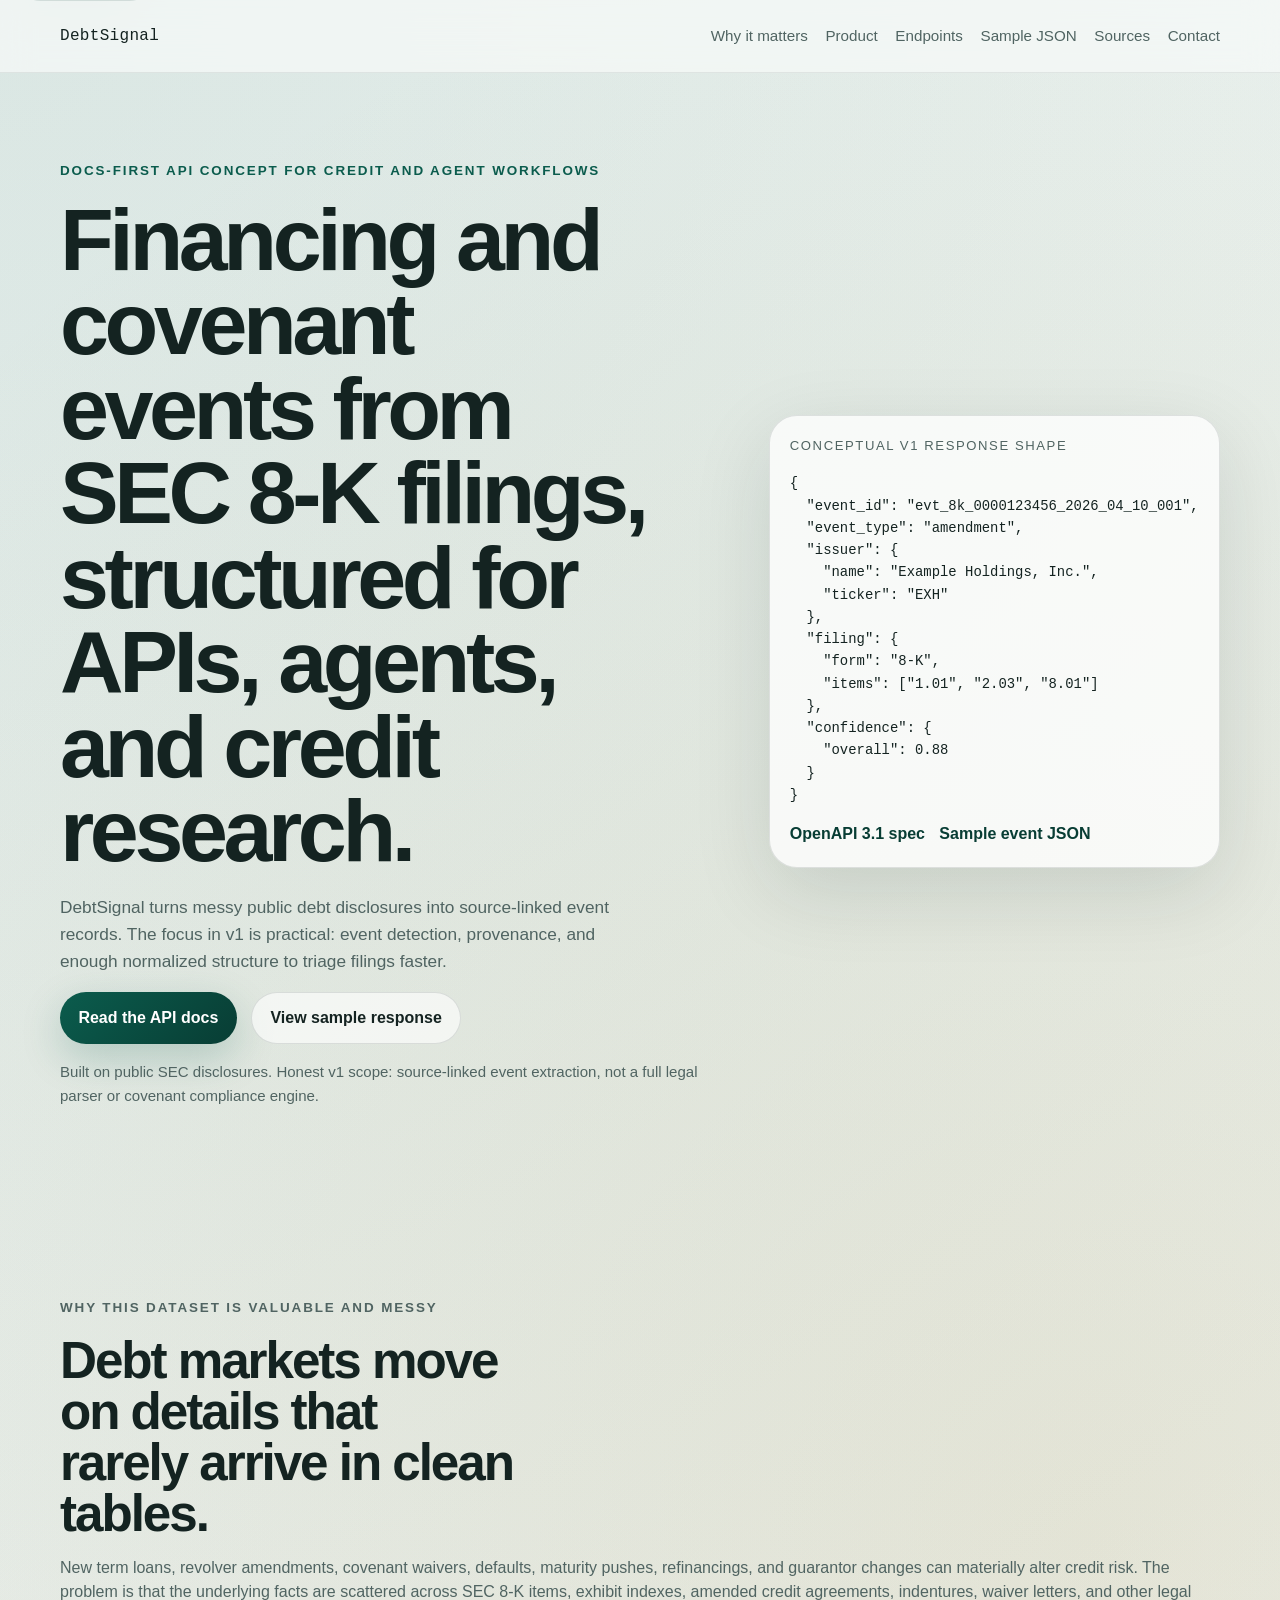
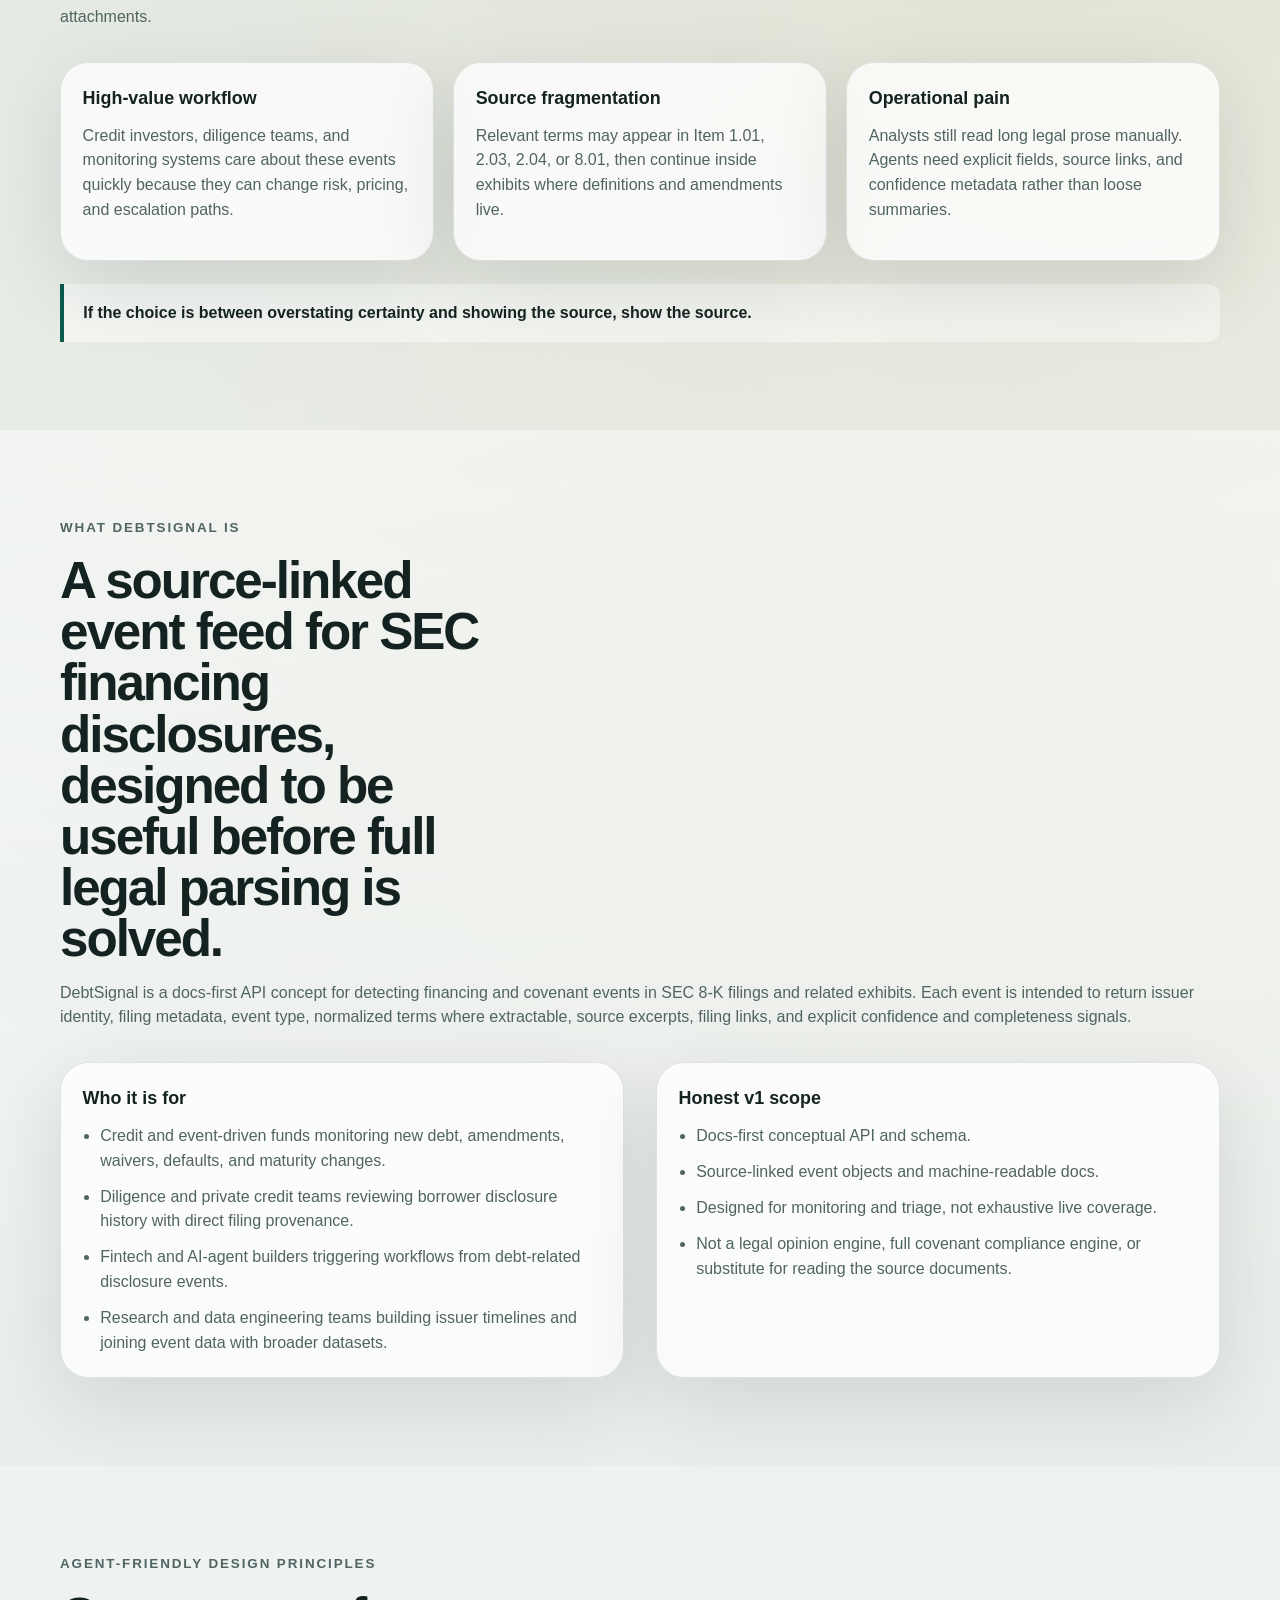
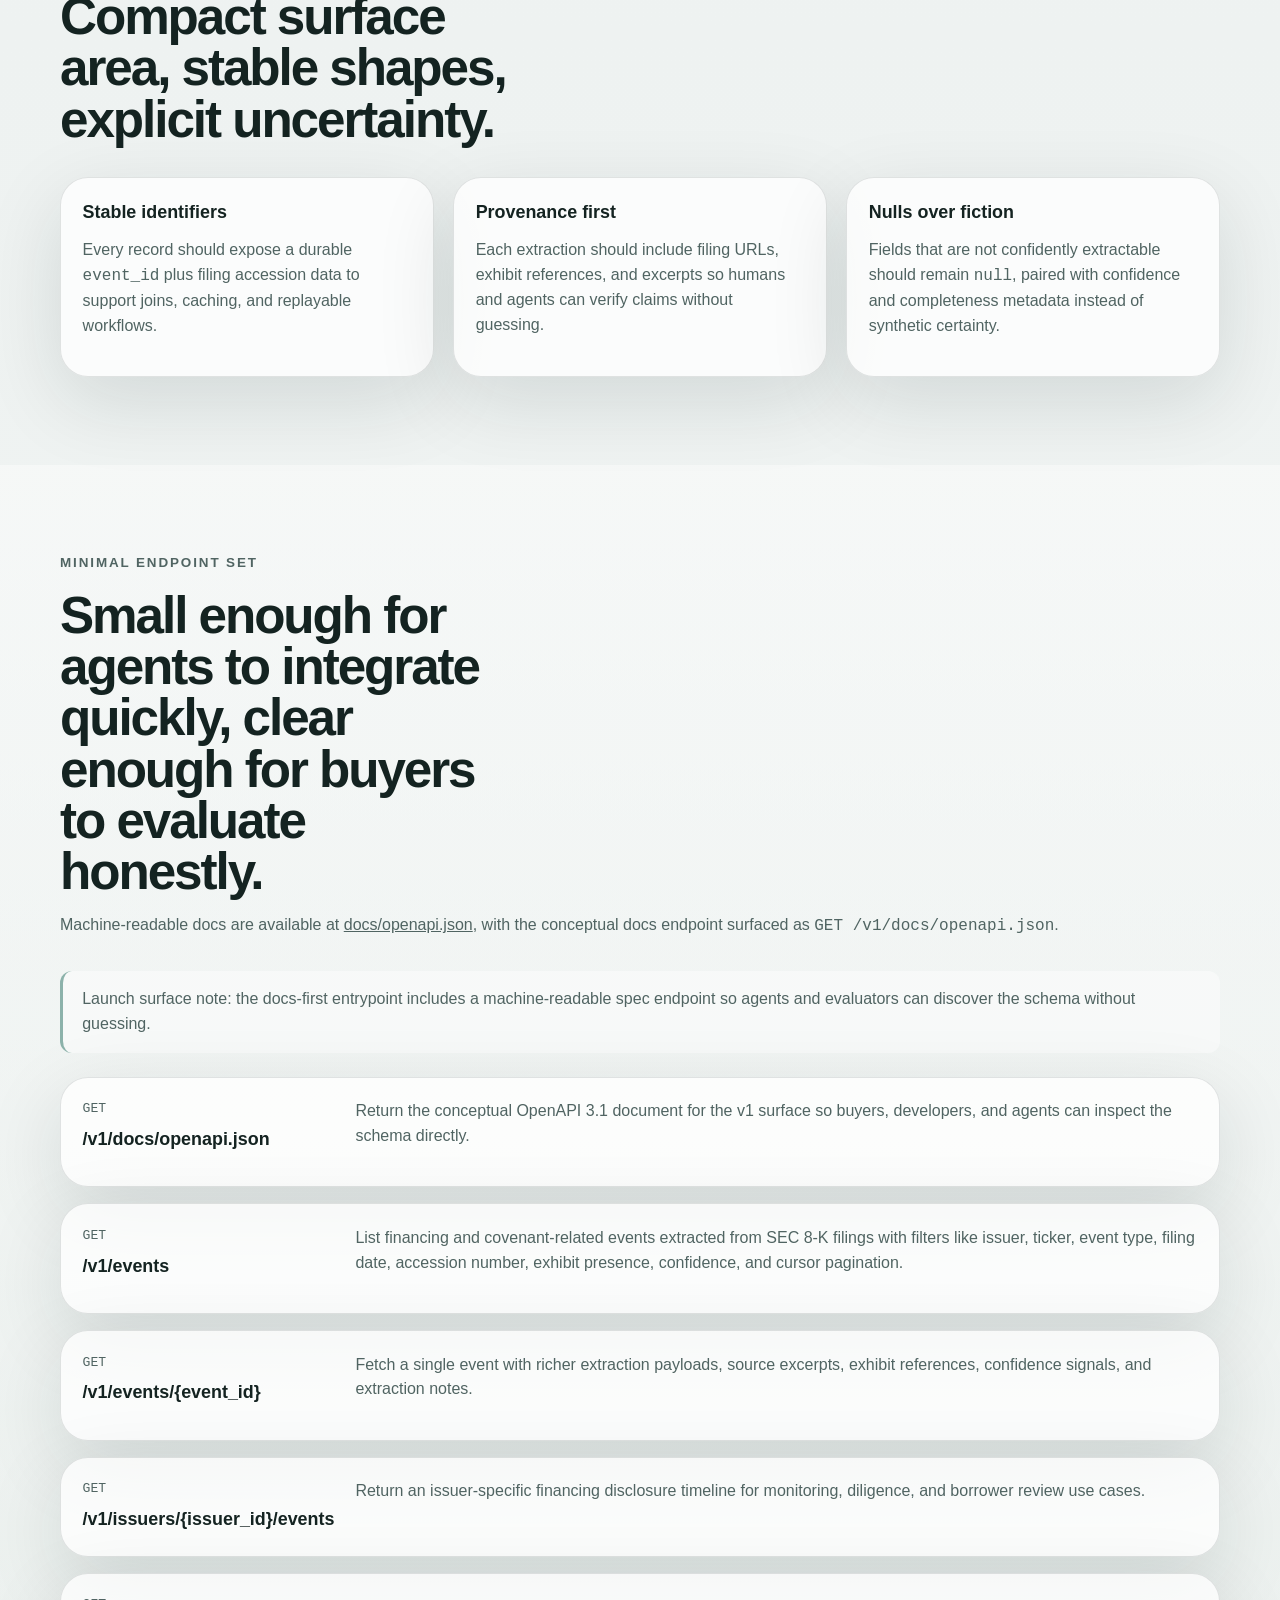
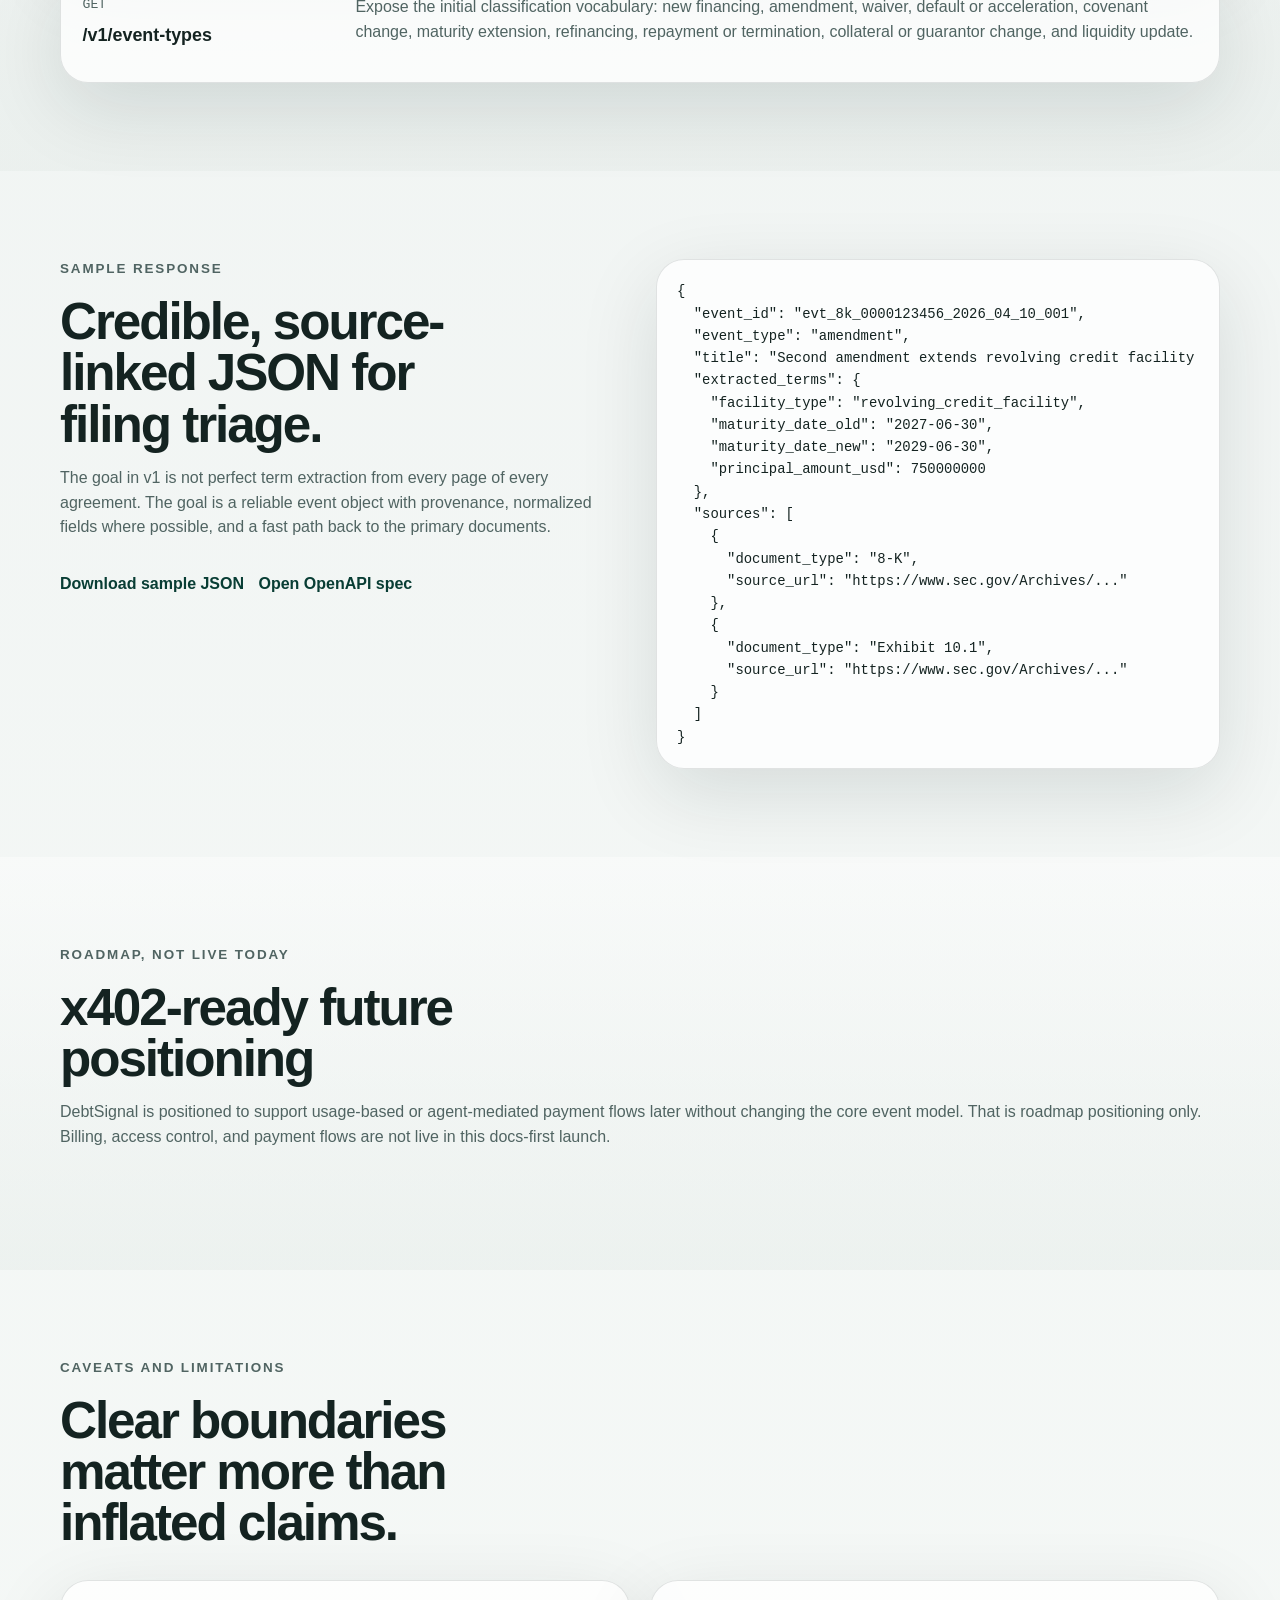
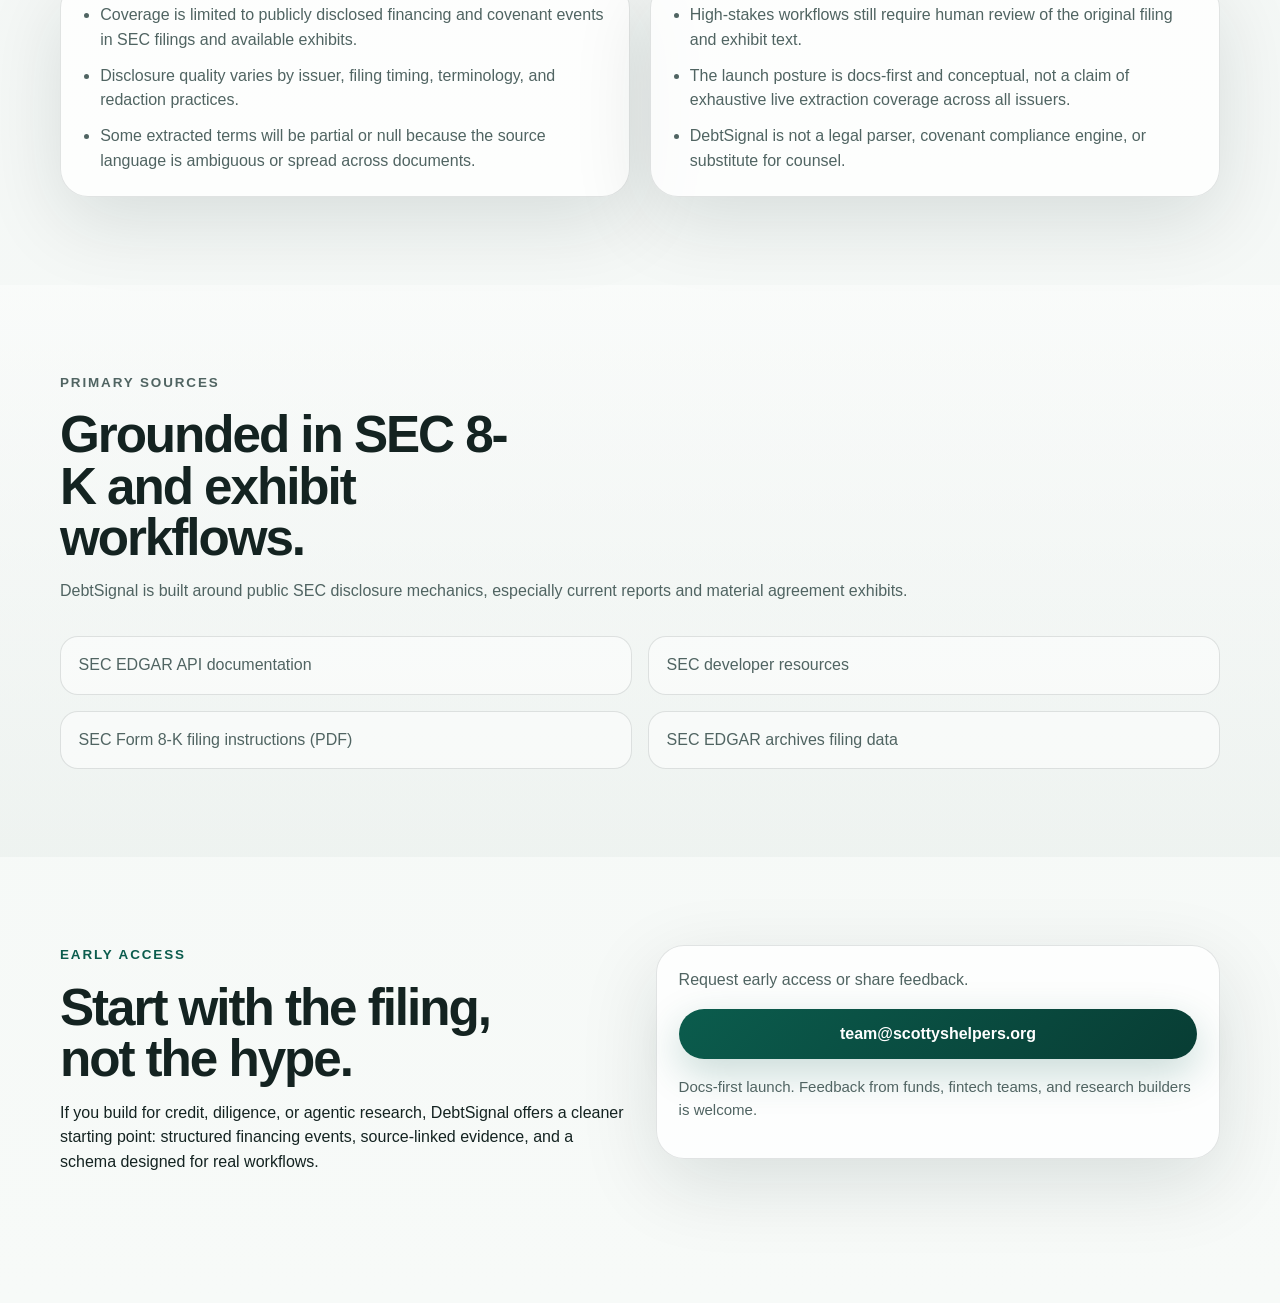
==== index.html @ 243a620f "feat: add DebtSignal launch site and API docs" ====
<!DOCTYPE html>
<html lang="en">
<head>
  <meta charset="UTF-8">
  <meta name="viewport" content="width=device-width, initial-scale=1.0">
  <title>DebtSignal | Financing and Covenant Events from SEC 8-K Filings</title>
  <meta name="description" content="DebtSignal is a docs-first API concept for source-linked financing and covenant events extracted from SEC 8-K filings and exhibits.">
  <link rel="stylesheet" href="styles.css">
</head>
<body>
  <a class="skip-link" href="#main">Skip to content</a>
  <header class="site-header">
    <div class="container nav-shell">
      <a class="brand" href="#top">DebtSignal</a>
      <nav class="site-nav" aria-label="Primary">
        <a href="#problem">Why it matters</a>
        <a href="#product">Product</a>
        <a href="#endpoints">Endpoints</a>
        <a href="#sample">Sample JSON</a>
        <a href="#sources">Sources</a>
        <a href="#contact">Contact</a>
      </nav>
    </div>
  </header>

  <main id="main">
    <section class="hero" id="top">
      <div class="container hero-grid">
        <div class="hero-copy">
          <p class="eyebrow">Docs-first API concept for credit and agent workflows</p>
          <h1>Financing and covenant events from SEC 8-K filings, structured for APIs, agents, and credit research.</h1>
          <p class="hero-text">
            DebtSignal turns messy public debt disclosures into source-linked event records. The focus in v1 is practical:
            event detection, provenance, and enough normalized structure to triage filings faster.
          </p>
          <div class="hero-actions">
            <a class="button button-primary" href="#endpoints">Read the API docs</a>
            <a class="button button-secondary" href="docs/sample-event.json">View sample response</a>
          </div>
          <p class="hero-note">
            Built on public SEC disclosures. Honest v1 scope: source-linked event extraction, not a full legal parser or covenant compliance engine.
          </p>
        </div>
        <aside class="hero-panel" aria-label="API snapshot">
          <div class="panel-topline">Conceptual v1 response shape</div>
          <pre><code>{
  "event_id": "evt_8k_0000123456_2026_04_10_001",
  "event_type": "amendment",
  "issuer": {
    "name": "Example Holdings, Inc.",
    "ticker": "EXH"
  },
  "filing": {
    "form": "8-K",
    "items": ["1.01", "2.03", "8.01"]
  },
  "confidence": {
    "overall": 0.88
  }
}</code></pre>
          <div class="panel-links">
            <a href="docs/openapi.json">OpenAPI 3.1 spec</a>
            <a href="docs/sample-event.json">Sample event JSON</a>
          </div>
        </aside>
      </div>
    </section>

    <section class="section" id="problem">
      <div class="container">
        <div class="section-heading">
          <p class="eyebrow">Why this dataset is valuable and messy</p>
          <h2>Debt markets move on details that rarely arrive in clean tables.</h2>
          <p>
            New term loans, revolver amendments, covenant waivers, defaults, maturity pushes, refinancings, and guarantor changes
            can materially alter credit risk. The problem is that the underlying facts are scattered across SEC 8-K items,
            exhibit indexes, amended credit agreements, indentures, waiver letters, and other legal attachments.
          </p>
        </div>
        <div class="card-grid three-up">
          <article class="card">
            <h3>High-value workflow</h3>
            <p>Credit investors, diligence teams, and monitoring systems care about these events quickly because they can change risk, pricing, and escalation paths.</p>
          </article>
          <article class="card">
            <h3>Source fragmentation</h3>
            <p>Relevant terms may appear in Item 1.01, 2.03, 2.04, or 8.01, then continue inside exhibits where definitions and amendments live.</p>
          </article>
          <article class="card">
            <h3>Operational pain</h3>
            <p>Analysts still read long legal prose manually. Agents need explicit fields, source links, and confidence metadata rather than loose summaries.</p>
          </article>
        </div>
        <div class="callout">
          <p>If the choice is between overstating certainty and showing the source, show the source.</p>
        </div>
      </div>
    </section>

    <section class="section section-alt" id="product">
      <div class="container">
        <div class="section-heading">
          <p class="eyebrow">What DebtSignal is</p>
          <h2>A source-linked event feed for SEC financing disclosures, designed to be useful before full legal parsing is solved.</h2>
          <p>
            DebtSignal is a docs-first API concept for detecting financing and covenant events in SEC 8-K filings and related exhibits.
            Each event is intended to return issuer identity, filing metadata, event type, normalized terms where extractable,
            source excerpts, filing links, and explicit confidence and completeness signals.
          </p>
        </div>
        <div class="split-grid">
          <div class="card">
            <h3>Who it is for</h3>
            <ul class="plain-list">
              <li>Credit and event-driven funds monitoring new debt, amendments, waivers, defaults, and maturity changes.</li>
              <li>Diligence and private credit teams reviewing borrower disclosure history with direct filing provenance.</li>
              <li>Fintech and AI-agent builders triggering workflows from debt-related disclosure events.</li>
              <li>Research and data engineering teams building issuer timelines and joining event data with broader datasets.</li>
            </ul>
          </div>
          <div class="card">
            <h3>Honest v1 scope</h3>
            <ul class="plain-list">
              <li>Docs-first conceptual API and schema.</li>
              <li>Source-linked event objects and machine-readable docs.</li>
              <li>Designed for monitoring and triage, not exhaustive live coverage.</li>
              <li>Not a legal opinion engine, full covenant compliance engine, or substitute for reading the source documents.</li>
            </ul>
          </div>
        </div>
      </div>
    </section>

    <section class="section" id="principles">
      <div class="container">
        <div class="section-heading">
          <p class="eyebrow">Agent-friendly design principles</p>
          <h2>Compact surface area, stable shapes, explicit uncertainty.</h2>
        </div>
        <div class="card-grid three-up">
          <article class="card">
            <h3>Stable identifiers</h3>
            <p>Every record should expose a durable <code>event_id</code> plus filing accession data to support joins, caching, and replayable workflows.</p>
          </article>
          <article class="card">
            <h3>Provenance first</h3>
            <p>Each extraction should include filing URLs, exhibit references, and excerpts so humans and agents can verify claims without guessing.</p>
          </article>
          <article class="card">
            <h3>Nulls over fiction</h3>
            <p>Fields that are not confidently extractable should remain <code>null</code>, paired with confidence and completeness metadata instead of synthetic certainty.</p>
          </article>
        </div>
      </div>
    </section>

    <section class="section section-alt" id="endpoints">
      <div class="container">
        <div class="section-heading">
          <p class="eyebrow">Minimal endpoint set</p>
          <h2>Small enough for agents to integrate quickly, clear enough for buyers to evaluate honestly.</h2>
          <p>Machine-readable docs are available at <a href="docs/openapi.json">docs/openapi.json</a>, with the conceptual docs endpoint surfaced as <code>GET /v1/docs/openapi.json</code>.</p>
        </div>
        <div class="endpoint-callout">
          <p>Launch surface note: the docs-first entrypoint includes a machine-readable spec endpoint so agents and evaluators can discover the schema without guessing.</p>
        </div>
        <div class="endpoint-list">
          <article class="endpoint">
            <div>
              <p class="endpoint-method">GET</p>
              <h3>/v1/docs/openapi.json</h3>
            </div>
            <p>Return the conceptual OpenAPI 3.1 document for the v1 surface so buyers, developers, and agents can inspect the schema directly.</p>
          </article>
          <article class="endpoint">
            <div>
              <p class="endpoint-method">GET</p>
              <h3>/v1/events</h3>
            </div>
            <p>List financing and covenant-related events extracted from SEC 8-K filings with filters like issuer, ticker, event type, filing date, accession number, exhibit presence, confidence, and cursor pagination.</p>
          </article>
          <article class="endpoint">
            <div>
              <p class="endpoint-method">GET</p>
              <h3>/v1/events/{event_id}</h3>
            </div>
            <p>Fetch a single event with richer extraction payloads, source excerpts, exhibit references, confidence signals, and extraction notes.</p>
          </article>
          <article class="endpoint">
            <div>
              <p class="endpoint-method">GET</p>
              <h3>/v1/issuers/{issuer_id}/events</h3>
            </div>
            <p>Return an issuer-specific financing disclosure timeline for monitoring, diligence, and borrower review use cases.</p>
          </article>
          <article class="endpoint">
            <div>
              <p class="endpoint-method">GET</p>
              <h3>/v1/event-types</h3>
            </div>
            <p>Expose the initial classification vocabulary: new financing, amendment, waiver, default or acceleration, covenant change, maturity extension, refinancing, repayment or termination, collateral or guarantor change, and liquidity update.</p>
          </article>
        </div>
      </div>
    </section>

    <section class="section" id="sample">
      <div class="container sample-grid">
        <div>
          <div class="section-heading">
            <p class="eyebrow">Sample response</p>
            <h2>Credible, source-linked JSON for filing triage.</h2>
            <p>
              The goal in v1 is not perfect term extraction from every page of every agreement. The goal is a reliable event object with provenance,
              normalized fields where possible, and a fast path back to the primary documents.
            </p>
          </div>
          <p class="sample-links">
            <a href="docs/sample-event.json">Download sample JSON</a>
            <a href="docs/openapi.json">Open OpenAPI spec</a>
          </p>
        </div>
        <div class="code-card">
          <pre><code>{
  "event_id": "evt_8k_0000123456_2026_04_10_001",
  "event_type": "amendment",
  "title": "Second amendment extends revolving credit facility maturity",
  "extracted_terms": {
    "facility_type": "revolving_credit_facility",
    "maturity_date_old": "2027-06-30",
    "maturity_date_new": "2029-06-30",
    "principal_amount_usd": 750000000
  },
  "sources": [
    {
      "document_type": "8-K",
      "source_url": "https://www.sec.gov/Archives/..."
    },
    {
      "document_type": "Exhibit 10.1",
      "source_url": "https://www.sec.gov/Archives/..."
    }
  ]
}</code></pre>
        </div>
      </div>
    </section>

    <section class="section section-alt" id="roadmap">
      <div class="container">
        <div class="section-heading">
          <p class="eyebrow">Roadmap, not live today</p>
          <h2>x402-ready future positioning</h2>
          <p>
            DebtSignal is positioned to support usage-based or agent-mediated payment flows later without changing the core event model.
            That is roadmap positioning only. Billing, access control, and payment flows are not live in this docs-first launch.
          </p>
        </div>
      </div>
    </section>

    <section class="section" id="limits">
      <div class="container">
        <div class="section-heading">
          <p class="eyebrow">Caveats and limitations</p>
          <h2>Clear boundaries matter more than inflated claims.</h2>
        </div>
        <div class="card-grid two-up">
          <article class="card">
            <ul class="plain-list">
              <li>Coverage is limited to publicly disclosed financing and covenant events in SEC filings and available exhibits.</li>
              <li>Disclosure quality varies by issuer, filing timing, terminology, and redaction practices.</li>
              <li>Some extracted terms will be partial or null because the source language is ambiguous or spread across documents.</li>
            </ul>
          </article>
          <article class="card">
            <ul class="plain-list">
              <li>High-stakes workflows still require human review of the original filing and exhibit text.</li>
              <li>The launch posture is docs-first and conceptual, not a claim of exhaustive live extraction coverage across all issuers.</li>
              <li>DebtSignal is not a legal parser, covenant compliance engine, or substitute for counsel.</li>
            </ul>
          </article>
        </div>
      </div>
    </section>

    <section class="section section-alt" id="sources">
      <div class="container">
        <div class="section-heading">
          <p class="eyebrow">Primary sources</p>
          <h2>Grounded in SEC 8-K and exhibit workflows.</h2>
          <p>DebtSignal is built around public SEC disclosure mechanics, especially current reports and material agreement exhibits.</p>
        </div>
        <div class="sources-list">
          <a class="source-item" href="https://www.sec.gov/edgar/sec-api-documentation" target="_blank" rel="noreferrer">SEC EDGAR API documentation</a>
          <a class="source-item" href="https://www.sec.gov/developer" target="_blank" rel="noreferrer">SEC developer resources</a>
          <a class="source-item" href="https://www.sec.gov/files/form8-k.pdf" target="_blank" rel="noreferrer">SEC Form 8-K filing instructions (PDF)</a>
          <a class="source-item" href="https://www.sec.gov/Archives/edgar/data/" target="_blank" rel="noreferrer">SEC EDGAR archives filing data</a>
        </div>
      </div>
    </section>

    <section class="section contact-section" id="contact">
      <div class="container contact-shell">
        <div>
          <p class="eyebrow">Early access</p>
          <h2>Start with the filing, not the hype.</h2>
          <p>
            If you build for credit, diligence, or agentic research, DebtSignal offers a cleaner starting point:
            structured financing events, source-linked evidence, and a schema designed for real workflows.
          </p>
        </div>
        <div class="contact-card">
          <p>Request early access or share feedback.</p>
          <a class="button button-primary button-block" href="mailto:team@scottyshelpers.org?subject=DebtSignal%20early%20access">team@scottyshelpers.org</a>
          <p class="contact-note">Docs-first launch. Feedback from funds, fintech teams, and research builders is welcome.</p>
        </div>
      </div>
    </section>
  </main>
</body>
</html>
---- styles.css ----
:root {
  --bg: #eef2f1;
  --bg-alt: #dfe7e3;
  --surface: rgba(255, 255, 255, 0.76);
  --surface-strong: #f9fbfa;
  --text: #142321;
  --muted: #506462;
  --line: rgba(20, 35, 33, 0.12);
  --accent: #0b5c4d;
  --accent-strong: #083d34;
  --shadow: 0 24px 80px rgba(12, 33, 29, 0.12);
  --radius-lg: 28px;
  --radius-md: 18px;
  --radius-sm: 12px;
  --container: 1160px;
  --font-sans: "Aptos", "Segoe UI Variable", "Segoe UI", "SF Pro Display", "SF Pro Text", "Helvetica Neue", "Arial Nova", "Arial", sans-serif;
  --font-mono: "SFMono-Regular", "Cascadia Code", "IBM Plex Mono", "JetBrains Mono", "Consolas", "Liberation Mono", monospace;
}

*,
*::before,
*::after {
  box-sizing: border-box;
}

html {
  scroll-behavior: smooth;
}

body {
  margin: 0;
  font-family: var(--font-sans);
  color: var(--text);
  background:
    radial-gradient(circle at top left, rgba(11, 92, 77, 0.12), transparent 34%),
    radial-gradient(circle at 85% 20%, rgba(200, 170, 100, 0.18), transparent 26%),
    linear-gradient(180deg, #f7faf8 0%, var(--bg) 42%, #f7faf8 100%);
  line-height: 1.55;
}

a {
  color: inherit;
}

.skip-link {
  position: absolute;
  left: 1rem;
  top: -3rem;
  background: var(--accent-strong);
  color: #fff;
  padding: 0.75rem 1rem;
  border-radius: 999px;
}

.skip-link:focus {
  top: 1rem;
}

.container {
  width: min(calc(100% - 2rem), var(--container));
  margin: 0 auto;
}

.site-header {
  position: sticky;
  top: 0;
  z-index: 20;
  backdrop-filter: blur(16px);
  background: rgba(247, 250, 248, 0.72);
  border-bottom: 1px solid rgba(20, 35, 33, 0.08);
}

.nav-shell {
  display: flex;
  align-items: center;
  justify-content: space-between;
  gap: 1rem;
  min-height: 4.5rem;
}

.brand,
.endpoint-method,
code,
pre {
  font-family: var(--font-mono);
}

.brand {
  text-decoration: none;
  font-weight: 500;
  letter-spacing: 0.02em;
}

.site-nav {
  display: flex;
  flex-wrap: wrap;
  gap: 1.1rem;
}

.site-nav a {
  text-decoration: none;
  color: var(--muted);
  font-size: 0.95rem;
}

.hero,
.section {
  padding: 5.5rem 0;
}

.section-alt {
  background: linear-gradient(180deg, rgba(255, 255, 255, 0.42), rgba(223, 231, 227, 0.35));
}

.hero-grid,
.sample-grid,
.split-grid,
.contact-shell {
  display: grid;
  gap: 2rem;
}

.hero-grid {
  grid-template-columns: 1.2fr 0.8fr;
  align-items: center;
}

.eyebrow {
  margin: 0 0 1rem;
  color: var(--accent);
  font-size: 0.84rem;
  text-transform: uppercase;
  letter-spacing: 0.14em;
  font-weight: 800;
}

h1,
h2,
h3,
p {
  margin-top: 0;
}

h1 {
  font-size: clamp(2.8rem, 7vw, 5.5rem);
  line-height: 0.96;
  letter-spacing: -0.05em;
  max-width: 12ch;
  margin-bottom: 1.3rem;
}

h2 {
  font-size: clamp(2rem, 4vw, 3.25rem);
  line-height: 1;
  letter-spacing: -0.04em;
  margin-bottom: 1rem;
  max-width: 16ch;
}

h3 {
  font-size: 1.12rem;
  margin-bottom: 0.7rem;
}

.hero-text,
.section-heading p,
.card p,
.endpoint p,
.contact-card p,
.source-item,
.plain-list li {
  color: var(--muted);
}

.hero-text {
  max-width: 62ch;
  font-size: 1.08rem;
}

.hero-actions,
.panel-links,
.sample-links {
  display: flex;
  flex-wrap: wrap;
  gap: 0.9rem;
}

.button {
  display: inline-flex;
  align-items: center;
  justify-content: center;
  min-height: 3rem;
  padding: 0.8rem 1.15rem;
  border-radius: 999px;
  text-decoration: none;
  font-weight: 700;
}

.button-primary {
  background: linear-gradient(135deg, var(--accent) 0%, var(--accent-strong) 100%);
  color: #fff;
  box-shadow: 0 14px 40px rgba(11, 92, 77, 0.22);
}

.button-secondary {
  border: 1px solid var(--line);
  background: rgba(255, 255, 255, 0.62);
}

.button-block {
  width: 100%;
}

.hero-note,
.contact-note {
  margin-top: 1rem;
  font-size: 0.94rem;
  color: var(--muted);
}

.hero-panel,
.card,
.code-card,
.contact-card,
.endpoint {
  border: 1px solid var(--line);
  border-radius: var(--radius-lg);
  background: var(--surface);
  box-shadow: var(--shadow);
}

.endpoint-callout {
  margin-bottom: 1.5rem;
  padding: 1rem 1.2rem;
  border-left: 3px solid rgba(11, 92, 77, 0.45);
  background: rgba(255, 255, 255, 0.44);
  color: var(--muted);
  border-radius: var(--radius-sm);
}

.endpoint-callout p {
  margin: 0;
}

.hero-panel,
.code-card {
  padding: 1.25rem;
}

.panel-topline {
  font-size: 0.82rem;
  text-transform: uppercase;
  letter-spacing: 0.12em;
  color: var(--muted);
  margin-bottom: 1rem;
}

pre {
  margin: 0;
  overflow-x: auto;
  font-size: 0.87rem;
  line-height: 1.6;
}

.panel-links {
  margin-top: 1rem;
}

.panel-links a,
.sample-links a {
  text-decoration: none;
  font-weight: 700;
  color: var(--accent-strong);
}

.section-heading {
  margin-bottom: 2rem;
}

.card-grid {
  display: grid;
  gap: 1.2rem;
}

.three-up {
  grid-template-columns: repeat(3, minmax(0, 1fr));
}

.two-up,
.split-grid,
.sample-grid,
.contact-shell {
  grid-template-columns: repeat(2, minmax(0, 1fr));
}

.card,
.contact-card,
.endpoint {
  padding: 1.35rem;
}

.plain-list {
  margin: 0;
  padding-left: 1.1rem;
}

.plain-list li + li {
  margin-top: 0.7rem;
}

.callout {
  margin-top: 1.4rem;
  padding: 1.05rem 1.2rem;
  border-left: 4px solid var(--accent);
  background: rgba(255, 255, 255, 0.46);
  border-radius: 0 var(--radius-sm) var(--radius-sm) 0;
}

.callout p {
  margin-bottom: 0;
  font-weight: 700;
}

.endpoint-list,
.sources-list {
  display: grid;
  gap: 1rem;
}

.endpoint {
  display: grid;
  gap: 0.8rem;
  grid-template-columns: minmax(0, 260px) minmax(0, 1fr);
  align-items: start;
}

.endpoint h3 {
  margin-bottom: 0;
}

.endpoint-method {
  margin-bottom: 0.4rem;
  color: var(--accent);
  font-size: 0.82rem;
}

.sources-list {
  grid-template-columns: repeat(2, minmax(0, 1fr));
}

.source-item {
  display: block;
  text-decoration: none;
  padding: 1rem 1.1rem;
  border: 1px solid var(--line);
  border-radius: var(--radius-md);
  background: rgba(255, 255, 255, 0.52);
}

.contact-section {
  padding-bottom: 7rem;
}

.contact-card {
  align-self: start;
}

@media (max-width: 960px) {
  .hero-grid,
  .three-up,
  .two-up,
  .split-grid,
  .sample-grid,
  .contact-shell,
  .sources-list {
    grid-template-columns: 1fr;
  }

  .endpoint {
    grid-template-columns: 1fr;
  }

  .site-nav {
    display: none;
  }

  .hero,
  .section {
    padding: 4.5rem 0;
  }
}

@media (max-width: 640px) {
  .container {
    width: min(calc(100% - 1.25rem), var(--container));
  }

  .nav-shell {
    min-height: 4rem;
  }

  h1 {
    max-width: none;
  }

  .button,
  .hero-actions a {
    width: 100%;
  }
}
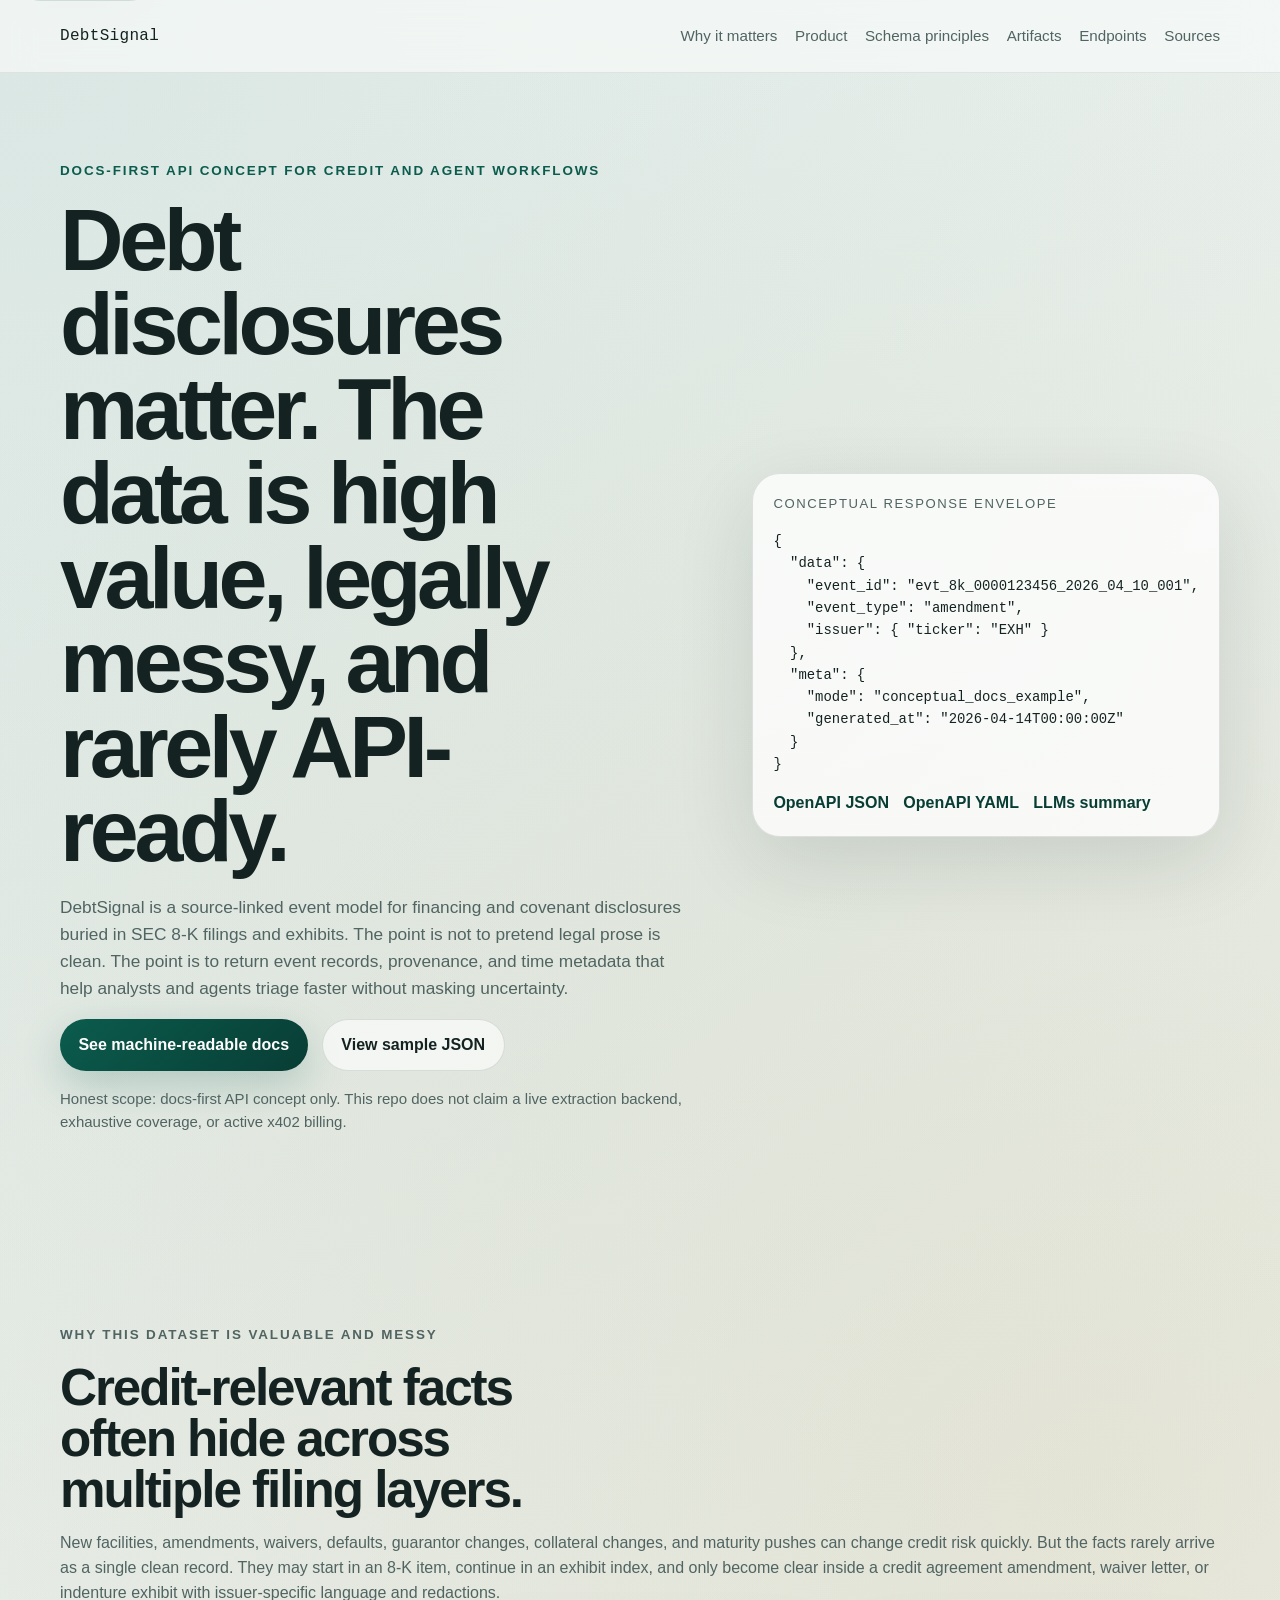
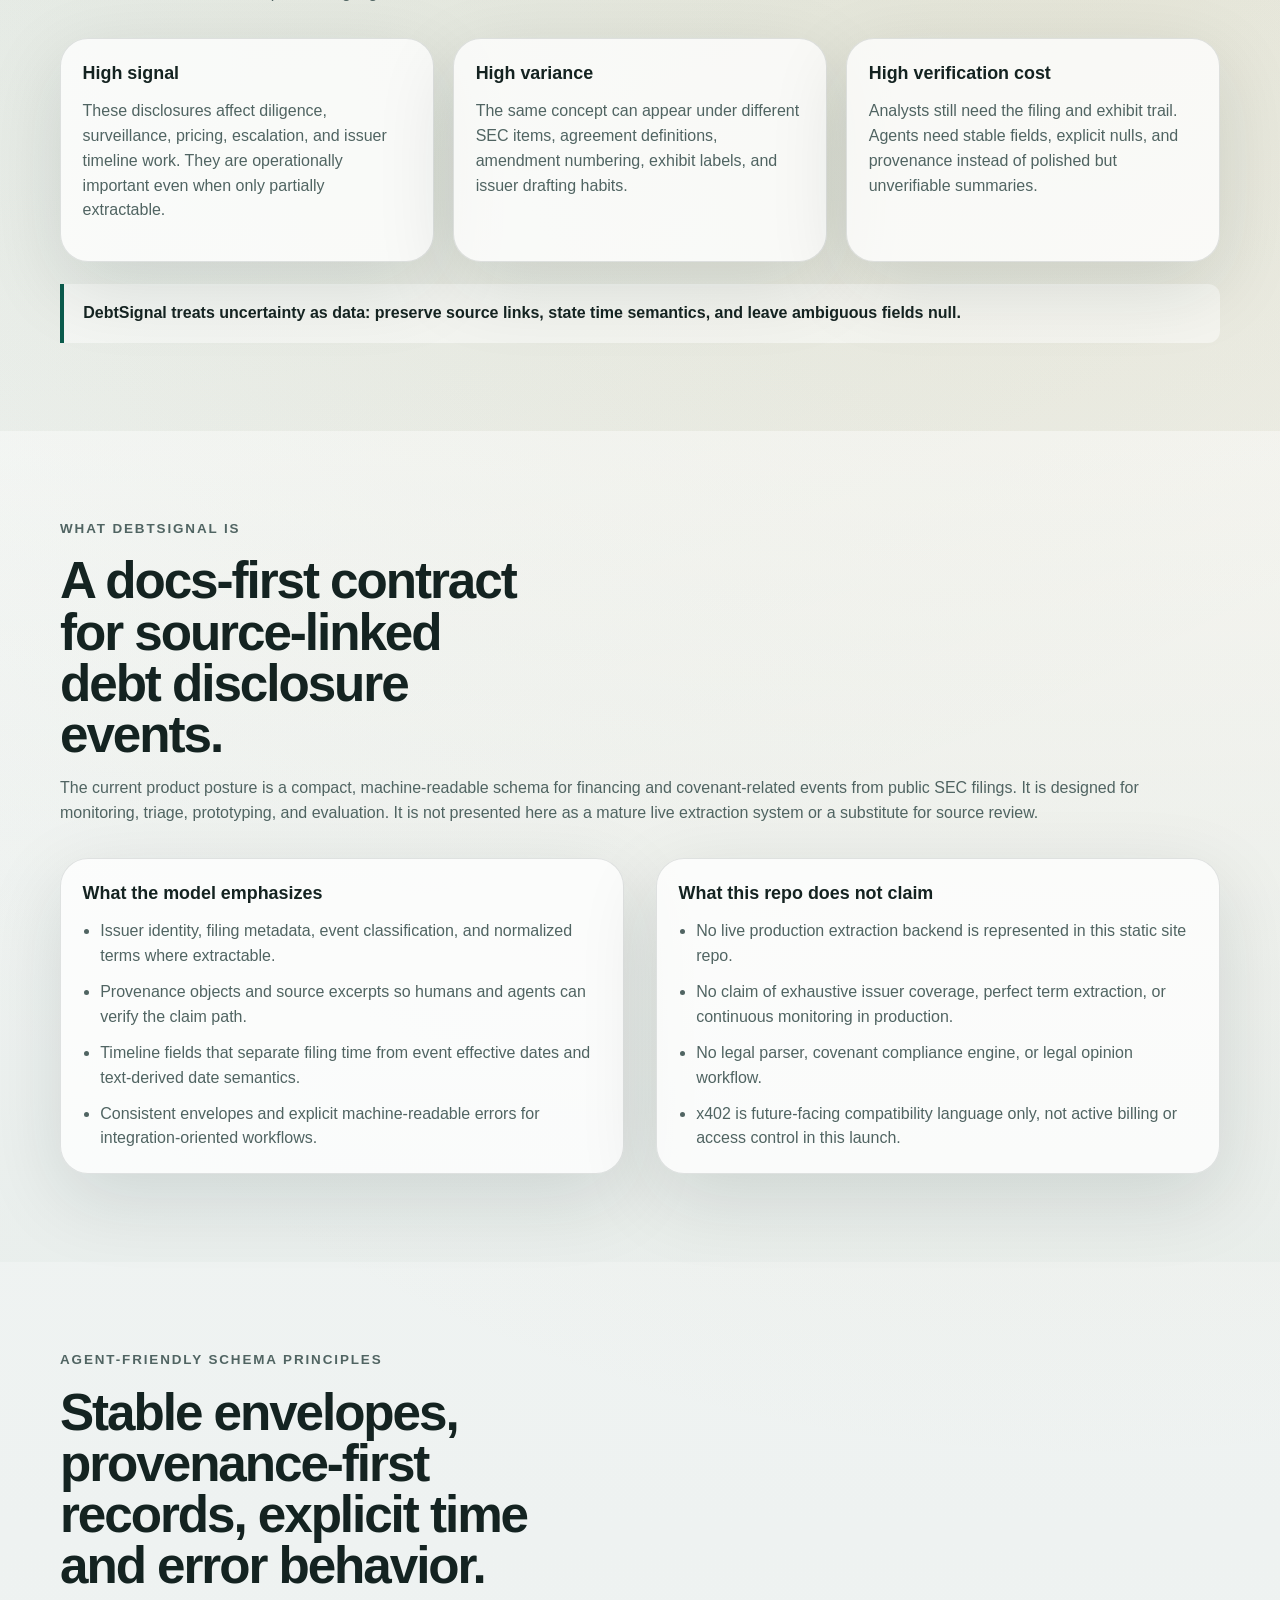
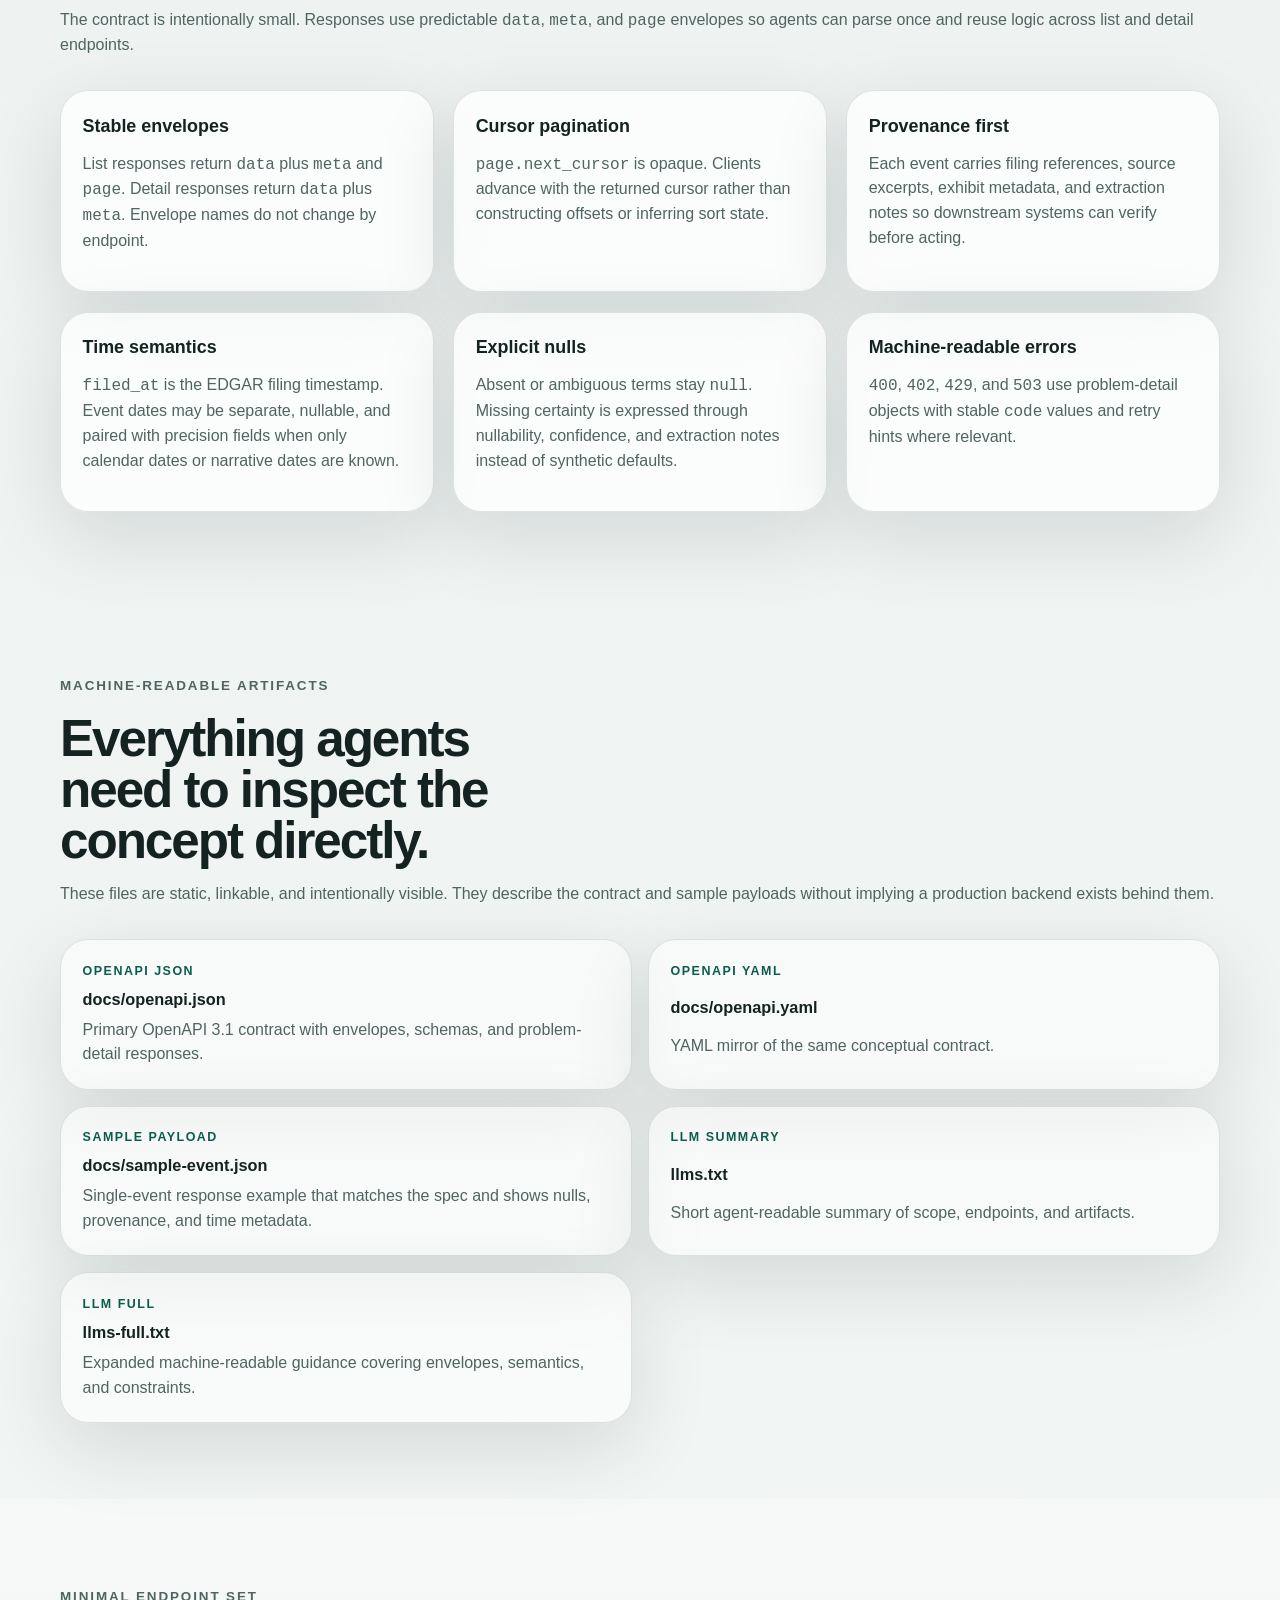
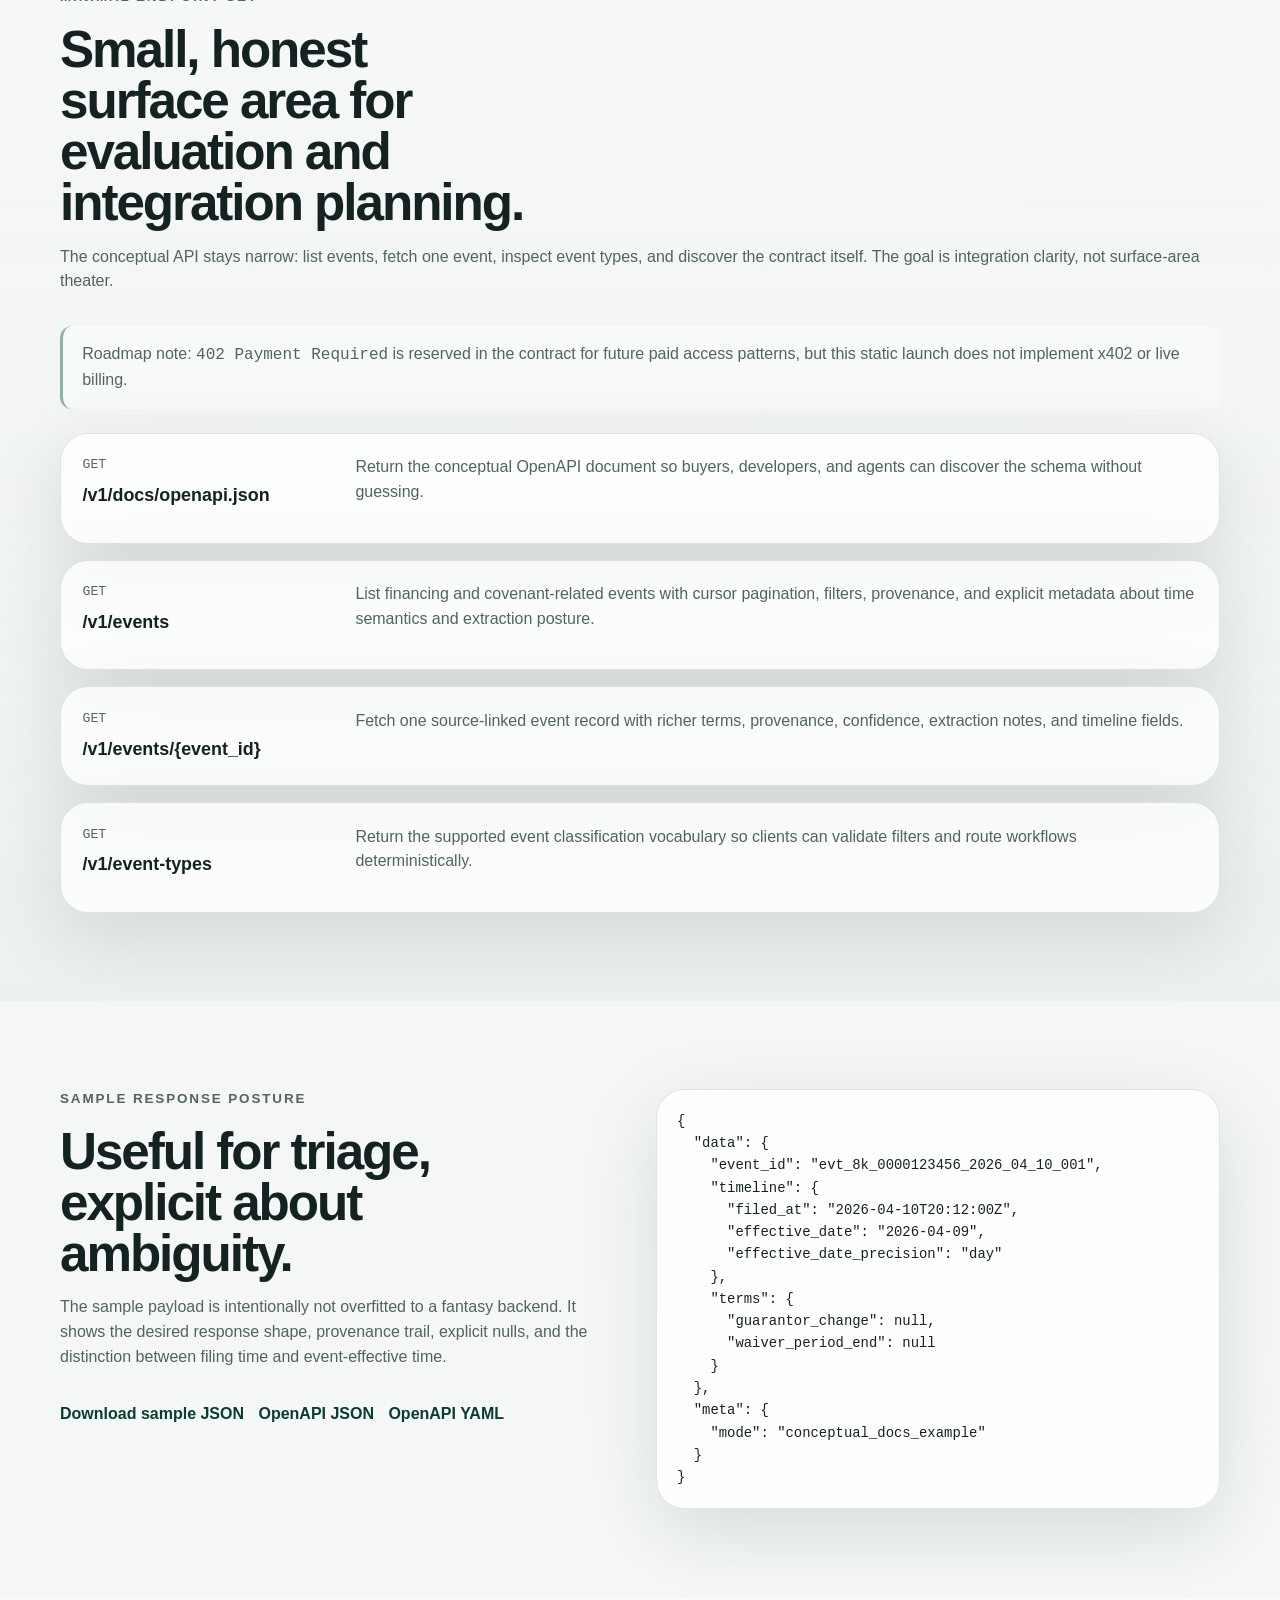
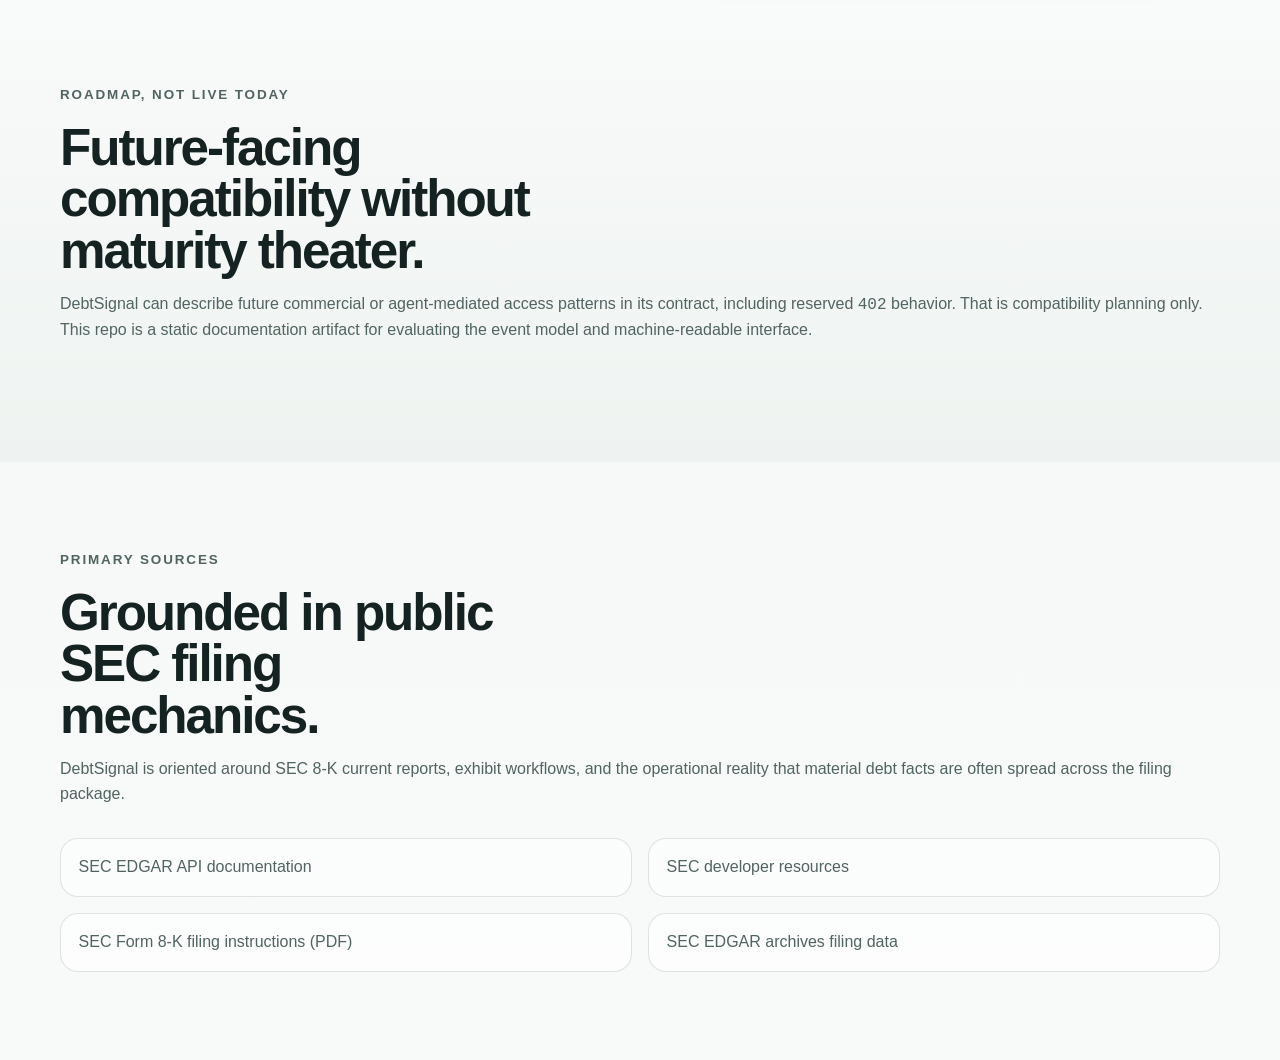
==== commit 8131f9a2: "feat: refine DebtSignal docs and launch artifacts" ====
--- a/index.html
+++ b/index.html
@@ -3,8 +3,8 @@
 <head>
   <meta charset="UTF-8">
   <meta name="viewport" content="width=device-width, initial-scale=1.0">
-  <title>DebtSignal | Financing and Covenant Events from SEC 8-K Filings</title>
-  <meta name="description" content="DebtSignal is a docs-first API concept for source-linked financing and covenant events extracted from SEC 8-K filings and exhibits.">
+  <title>DebtSignal | Source-Linked Debt Disclosure Events</title>
+  <meta name="description" content="DebtSignal is a docs-first API concept for source-linked financing and covenant event data from SEC 8-K filings and exhibits.">
   <link rel="stylesheet" href="styles.css">
 </head>
 <body>
@@ -15,10 +15,10 @@
       <nav class="site-nav" aria-label="Primary">
         <a href="#problem">Why it matters</a>
         <a href="#product">Product</a>
+        <a href="#principles">Schema principles</a>
+        <a href="#artifacts">Artifacts</a>
         <a href="#endpoints">Endpoints</a>
-        <a href="#sample">Sample JSON</a>
         <a href="#sources">Sources</a>
-        <a href="#contact">Contact</a>
       </nav>
     </div>
   </header>
@@ -28,39 +28,37 @@
       <div class="container hero-grid">
         <div class="hero-copy">
           <p class="eyebrow">Docs-first API concept for credit and agent workflows</p>
-          <h1>Financing and covenant events from SEC 8-K filings, structured for APIs, agents, and credit research.</h1>
+          <h1>Debt disclosures matter. The data is high value, legally messy, and rarely API-ready.</h1>
           <p class="hero-text">
-            DebtSignal turns messy public debt disclosures into source-linked event records. The focus in v1 is practical:
-            event detection, provenance, and enough normalized structure to triage filings faster.
+            DebtSignal is a source-linked event model for financing and covenant disclosures buried in SEC 8-K filings and exhibits.
+            The point is not to pretend legal prose is clean. The point is to return event records, provenance, and time metadata that help
+            analysts and agents triage faster without masking uncertainty.
           </p>
           <div class="hero-actions">
-            <a class="button button-primary" href="#endpoints">Read the API docs</a>
-            <a class="button button-secondary" href="docs/sample-event.json">View sample response</a>
+            <a class="button button-primary" href="#artifacts">See machine-readable docs</a>
+            <a class="button button-secondary" href="docs/sample-event.json">View sample JSON</a>
           </div>
           <p class="hero-note">
-            Built on public SEC disclosures. Honest v1 scope: source-linked event extraction, not a full legal parser or covenant compliance engine.
+            Honest scope: docs-first API concept only. This repo does not claim a live extraction backend, exhaustive coverage, or active x402 billing.
           </p>
         </div>
         <aside class="hero-panel" aria-label="API snapshot">
-          <div class="panel-topline">Conceptual v1 response shape</div>
-          <pre><code>{
-  "event_id": "evt_8k_0000123456_2026_04_10_001",
-  "event_type": "amendment",
-  "issuer": {
-    "name": "Example Holdings, Inc.",
-    "ticker": "EXH"
+          <div class="panel-topline">Conceptual response envelope</div>
+<pre><code>{
+  "data": {
+    "event_id": "evt_8k_0000123456_2026_04_10_001",
+    "event_type": "amendment",
+    "issuer": { "ticker": "EXH" }
   },
-  "filing": {
-    "form": "8-K",
-    "items": ["1.01", "2.03", "8.01"]
-  },
-  "confidence": {
-    "overall": 0.88
+  "meta": {
+    "mode": "conceptual_docs_example",
+    "generated_at": "2026-04-14T00:00:00Z"
   }
 }</code></pre>
           <div class="panel-links">
-            <a href="docs/openapi.json">OpenAPI 3.1 spec</a>
-            <a href="docs/sample-event.json">Sample event JSON</a>
+            <a href="docs/openapi.json">OpenAPI JSON</a>
+            <a href="docs/openapi.yaml">OpenAPI YAML</a>
+            <a href="llms.txt">LLMs summary</a>
           </div>
         </aside>
       </div>
@@ -70,29 +68,29 @@
       <div class="container">
         <div class="section-heading">
           <p class="eyebrow">Why this dataset is valuable and messy</p>
-          <h2>Debt markets move on details that rarely arrive in clean tables.</h2>
-          <p>
-            New term loans, revolver amendments, covenant waivers, defaults, maturity pushes, refinancings, and guarantor changes
-            can materially alter credit risk. The problem is that the underlying facts are scattered across SEC 8-K items,
-            exhibit indexes, amended credit agreements, indentures, waiver letters, and other legal attachments.
+          <h2>Credit-relevant facts often hide across multiple filing layers.</h2>
+          <p>
+            New facilities, amendments, waivers, defaults, guarantor changes, collateral changes, and maturity pushes can change credit risk quickly.
+            But the facts rarely arrive as a single clean record. They may start in an 8-K item, continue in an exhibit index, and only become clear inside
+            a credit agreement amendment, waiver letter, or indenture exhibit with issuer-specific language and redactions.
           </p>
         </div>
         <div class="card-grid three-up">
           <article class="card">
-            <h3>High-value workflow</h3>
-            <p>Credit investors, diligence teams, and monitoring systems care about these events quickly because they can change risk, pricing, and escalation paths.</p>
-          </article>
-          <article class="card">
-            <h3>Source fragmentation</h3>
-            <p>Relevant terms may appear in Item 1.01, 2.03, 2.04, or 8.01, then continue inside exhibits where definitions and amendments live.</p>
-          </article>
-          <article class="card">
-            <h3>Operational pain</h3>
-            <p>Analysts still read long legal prose manually. Agents need explicit fields, source links, and confidence metadata rather than loose summaries.</p>
+            <h3>High signal</h3>
+            <p>These disclosures affect diligence, surveillance, pricing, escalation, and issuer timeline work. They are operationally important even when only partially extractable.</p>
+          </article>
+          <article class="card">
+            <h3>High variance</h3>
+            <p>The same concept can appear under different SEC items, agreement definitions, amendment numbering, exhibit labels, and issuer drafting habits.</p>
+          </article>
+          <article class="card">
+            <h3>High verification cost</h3>
+            <p>Analysts still need the filing and exhibit trail. Agents need stable fields, explicit nulls, and provenance instead of polished but unverifiable summaries.</p>
           </article>
         </div>
         <div class="callout">
-          <p>If the choice is between overstating certainty and showing the source, show the source.</p>
+          <p>DebtSignal treats uncertainty as data: preserve source links, state time semantics, and leave ambiguous fields null.</p>
         </div>
       </div>
     </section>
@@ -101,30 +99,29 @@
       <div class="container">
         <div class="section-heading">
           <p class="eyebrow">What DebtSignal is</p>
-          <h2>A source-linked event feed for SEC financing disclosures, designed to be useful before full legal parsing is solved.</h2>
-          <p>
-            DebtSignal is a docs-first API concept for detecting financing and covenant events in SEC 8-K filings and related exhibits.
-            Each event is intended to return issuer identity, filing metadata, event type, normalized terms where extractable,
-            source excerpts, filing links, and explicit confidence and completeness signals.
+          <h2>A docs-first contract for source-linked debt disclosure events.</h2>
+          <p>
+            The current product posture is a compact, machine-readable schema for financing and covenant-related events from public SEC filings.
+            It is designed for monitoring, triage, prototyping, and evaluation. It is not presented here as a mature live extraction system or a substitute for source review.
           </p>
         </div>
         <div class="split-grid">
           <div class="card">
-            <h3>Who it is for</h3>
+            <h3>What the model emphasizes</h3>
             <ul class="plain-list">
-              <li>Credit and event-driven funds monitoring new debt, amendments, waivers, defaults, and maturity changes.</li>
-              <li>Diligence and private credit teams reviewing borrower disclosure history with direct filing provenance.</li>
-              <li>Fintech and AI-agent builders triggering workflows from debt-related disclosure events.</li>
-              <li>Research and data engineering teams building issuer timelines and joining event data with broader datasets.</li>
+              <li>Issuer identity, filing metadata, event classification, and normalized terms where extractable.</li>
+              <li>Provenance objects and source excerpts so humans and agents can verify the claim path.</li>
+              <li>Timeline fields that separate filing time from event effective dates and text-derived date semantics.</li>
+              <li>Consistent envelopes and explicit machine-readable errors for integration-oriented workflows.</li>
             </ul>
           </div>
           <div class="card">
-            <h3>Honest v1 scope</h3>
+            <h3>What this repo does not claim</h3>
             <ul class="plain-list">
-              <li>Docs-first conceptual API and schema.</li>
-              <li>Source-linked event objects and machine-readable docs.</li>
-              <li>Designed for monitoring and triage, not exhaustive live coverage.</li>
-              <li>Not a legal opinion engine, full covenant compliance engine, or substitute for reading the source documents.</li>
+              <li>No live production extraction backend is represented in this static site repo.</li>
+              <li>No claim of exhaustive issuer coverage, perfect term extraction, or continuous monitoring in production.</li>
+              <li>No legal parser, covenant compliance engine, or legal opinion workflow.</li>
+              <li>x402 is future-facing compatibility language only, not active billing or access control in this launch.</li>
             </ul>
           </div>
         </div>
@@ -134,22 +131,77 @@
     <section class="section" id="principles">
       <div class="container">
         <div class="section-heading">
-          <p class="eyebrow">Agent-friendly design principles</p>
-          <h2>Compact surface area, stable shapes, explicit uncertainty.</h2>
+          <p class="eyebrow">Agent-friendly schema principles</p>
+          <h2>Stable envelopes, provenance-first records, explicit time and error behavior.</h2>
+          <p>
+            The contract is intentionally small. Responses use predictable <code>data</code>, <code>meta</code>, and <code>page</code> envelopes so agents can parse once
+            and reuse logic across list and detail endpoints.
+          </p>
         </div>
         <div class="card-grid three-up">
           <article class="card">
-            <h3>Stable identifiers</h3>
-            <p>Every record should expose a durable <code>event_id</code> plus filing accession data to support joins, caching, and replayable workflows.</p>
+            <h3>Stable envelopes</h3>
+            <p>List responses return <code>data</code> plus <code>meta</code> and <code>page</code>. Detail responses return <code>data</code> plus <code>meta</code>. Envelope names do not change by endpoint.</p>
+          </article>
+          <article class="card">
+            <h3>Cursor pagination</h3>
+            <p><code>page.next_cursor</code> is opaque. Clients advance with the returned cursor rather than constructing offsets or inferring sort state.</p>
           </article>
           <article class="card">
             <h3>Provenance first</h3>
-            <p>Each extraction should include filing URLs, exhibit references, and excerpts so humans and agents can verify claims without guessing.</p>
-          </article>
-          <article class="card">
-            <h3>Nulls over fiction</h3>
-            <p>Fields that are not confidently extractable should remain <code>null</code>, paired with confidence and completeness metadata instead of synthetic certainty.</p>
-          </article>
+            <p>Each event carries filing references, source excerpts, exhibit metadata, and extraction notes so downstream systems can verify before acting.</p>
+          </article>
+          <article class="card">
+            <h3>Time semantics</h3>
+            <p><code>filed_at</code> is the EDGAR filing timestamp. Event dates may be separate, nullable, and paired with precision fields when only calendar dates or narrative dates are known.</p>
+          </article>
+          <article class="card">
+            <h3>Explicit nulls</h3>
+            <p>Absent or ambiguous terms stay <code>null</code>. Missing certainty is expressed through nullability, confidence, and extraction notes instead of synthetic defaults.</p>
+          </article>
+          <article class="card">
+            <h3>Machine-readable errors</h3>
+            <p><code>400</code>, <code>402</code>, <code>429</code>, and <code>503</code> use problem-detail objects with stable <code>code</code> values and retry hints where relevant.</p>
+          </article>
+        </div>
+      </div>
+    </section>
+
+    <section class="section section-artifacts" id="artifacts">
+      <div class="container">
+        <div class="section-heading">
+          <p class="eyebrow">Machine-readable artifacts</p>
+          <h2>Everything agents need to inspect the concept directly.</h2>
+          <p>
+            These files are static, linkable, and intentionally visible. They describe the contract and sample payloads without implying a production backend exists behind them.
+          </p>
+        </div>
+        <div class="artifacts-grid">
+          <a class="artifact-card" href="docs/openapi.json">
+            <span class="artifact-label">OpenAPI JSON</span>
+            <strong>docs/openapi.json</strong>
+            <span class="artifact-copy">Primary OpenAPI 3.1 contract with envelopes, schemas, and problem-detail responses.</span>
+          </a>
+          <a class="artifact-card" href="docs/openapi.yaml">
+            <span class="artifact-label">OpenAPI YAML</span>
+            <strong>docs/openapi.yaml</strong>
+            <span class="artifact-copy">YAML mirror of the same conceptual contract.</span>
+          </a>
+          <a class="artifact-card" href="docs/sample-event.json">
+            <span class="artifact-label">Sample Payload</span>
+            <strong>docs/sample-event.json</strong>
+            <span class="artifact-copy">Single-event response example that matches the spec and shows nulls, provenance, and time metadata.</span>
+          </a>
+          <a class="artifact-card" href="llms.txt">
+            <span class="artifact-label">LLM Summary</span>
+            <strong>llms.txt</strong>
+            <span class="artifact-copy">Short agent-readable summary of scope, endpoints, and artifacts.</span>
+          </a>
+          <a class="artifact-card" href="llms-full.txt">
+            <span class="artifact-label">LLM Full</span>
+            <strong>llms-full.txt</strong>
+            <span class="artifact-copy">Expanded machine-readable guidance covering envelopes, semantics, and constraints.</span>
+          </a>
         </div>
       </div>
     </section>
@@ -158,11 +210,13 @@
       <div class="container">
         <div class="section-heading">
           <p class="eyebrow">Minimal endpoint set</p>
-          <h2>Small enough for agents to integrate quickly, clear enough for buyers to evaluate honestly.</h2>
-          <p>Machine-readable docs are available at <a href="docs/openapi.json">docs/openapi.json</a>, with the conceptual docs endpoint surfaced as <code>GET /v1/docs/openapi.json</code>.</p>
+          <h2>Small, honest surface area for evaluation and integration planning.</h2>
+          <p>
+            The conceptual API stays narrow: list events, fetch one event, inspect event types, and discover the contract itself. The goal is integration clarity, not surface-area theater.
+          </p>
         </div>
         <div class="endpoint-callout">
-          <p>Launch surface note: the docs-first entrypoint includes a machine-readable spec endpoint so agents and evaluators can discover the schema without guessing.</p>
+          <p>Roadmap note: <code>402 Payment Required</code> is reserved in the contract for future paid access patterns, but this static launch does not implement x402 or live billing.</p>
         </div>
         <div class="endpoint-list">
           <article class="endpoint">
@@ -170,35 +224,28 @@
               <p class="endpoint-method">GET</p>
               <h3>/v1/docs/openapi.json</h3>
             </div>
-            <p>Return the conceptual OpenAPI 3.1 document for the v1 surface so buyers, developers, and agents can inspect the schema directly.</p>
+            <p>Return the conceptual OpenAPI document so buyers, developers, and agents can discover the schema without guessing.</p>
           </article>
           <article class="endpoint">
             <div>
               <p class="endpoint-method">GET</p>
               <h3>/v1/events</h3>
             </div>
-            <p>List financing and covenant-related events extracted from SEC 8-K filings with filters like issuer, ticker, event type, filing date, accession number, exhibit presence, confidence, and cursor pagination.</p>
+            <p>List financing and covenant-related events with cursor pagination, filters, provenance, and explicit metadata about time semantics and extraction posture.</p>
           </article>
           <article class="endpoint">
             <div>
               <p class="endpoint-method">GET</p>
               <h3>/v1/events/{event_id}</h3>
             </div>
-            <p>Fetch a single event with richer extraction payloads, source excerpts, exhibit references, confidence signals, and extraction notes.</p>
-          </article>
-          <article class="endpoint">
-            <div>
-              <p class="endpoint-method">GET</p>
-              <h3>/v1/issuers/{issuer_id}/events</h3>
-            </div>
-            <p>Return an issuer-specific financing disclosure timeline for monitoring, diligence, and borrower review use cases.</p>
+            <p>Fetch one source-linked event record with richer terms, provenance, confidence, extraction notes, and timeline fields.</p>
           </article>
           <article class="endpoint">
             <div>
               <p class="endpoint-method">GET</p>
               <h3>/v1/event-types</h3>
             </div>
-            <p>Expose the initial classification vocabulary: new financing, amendment, waiver, default or acceleration, covenant change, maturity extension, refinancing, repayment or termination, collateral or guarantor change, and liquidity update.</p>
+            <p>Return the supported event classification vocabulary so clients can validate filters and route workflows deterministically.</p>
           </article>
         </div>
       </div>
@@ -208,39 +255,36 @@
       <div class="container sample-grid">
         <div>
           <div class="section-heading">
-            <p class="eyebrow">Sample response</p>
-            <h2>Credible, source-linked JSON for filing triage.</h2>
+            <p class="eyebrow">Sample response posture</p>
+            <h2>Useful for triage, explicit about ambiguity.</h2>
             <p>
-              The goal in v1 is not perfect term extraction from every page of every agreement. The goal is a reliable event object with provenance,
-              normalized fields where possible, and a fast path back to the primary documents.
+              The sample payload is intentionally not overfitted to a fantasy backend. It shows the desired response shape, provenance trail, explicit nulls,
+              and the distinction between filing time and event-effective time.
             </p>
           </div>
           <p class="sample-links">
             <a href="docs/sample-event.json">Download sample JSON</a>
-            <a href="docs/openapi.json">Open OpenAPI spec</a>
+            <a href="docs/openapi.json">OpenAPI JSON</a>
+            <a href="docs/openapi.yaml">OpenAPI YAML</a>
           </p>
         </div>
         <div class="code-card">
-          <pre><code>{
-  "event_id": "evt_8k_0000123456_2026_04_10_001",
-  "event_type": "amendment",
-  "title": "Second amendment extends revolving credit facility maturity",
-  "extracted_terms": {
-    "facility_type": "revolving_credit_facility",
-    "maturity_date_old": "2027-06-30",
-    "maturity_date_new": "2029-06-30",
-    "principal_amount_usd": 750000000
+<pre><code>{
+  "data": {
+    "event_id": "evt_8k_0000123456_2026_04_10_001",
+    "timeline": {
+      "filed_at": "2026-04-10T20:12:00Z",
+      "effective_date": "2026-04-09",
+      "effective_date_precision": "day"
+    },
+    "terms": {
+      "guarantor_change": null,
+      "waiver_period_end": null
+    }
   },
-  "sources": [
-    {
-      "document_type": "8-K",
-      "source_url": "https://www.sec.gov/Archives/..."
-    },
-    {
-      "document_type": "Exhibit 10.1",
-      "source_url": "https://www.sec.gov/Archives/..."
-    }
-  ]
+  "meta": {
+    "mode": "conceptual_docs_example"
+  }
 }</code></pre>
         </div>
       </div>
@@ -250,46 +294,21 @@
       <div class="container">
         <div class="section-heading">
           <p class="eyebrow">Roadmap, not live today</p>
-          <h2>x402-ready future positioning</h2>
-          <p>
-            DebtSignal is positioned to support usage-based or agent-mediated payment flows later without changing the core event model.
-            That is roadmap positioning only. Billing, access control, and payment flows are not live in this docs-first launch.
-          </p>
-        </div>
-      </div>
-    </section>
-
-    <section class="section" id="limits">
-      <div class="container">
-        <div class="section-heading">
-          <p class="eyebrow">Caveats and limitations</p>
-          <h2>Clear boundaries matter more than inflated claims.</h2>
-        </div>
-        <div class="card-grid two-up">
-          <article class="card">
-            <ul class="plain-list">
-              <li>Coverage is limited to publicly disclosed financing and covenant events in SEC filings and available exhibits.</li>
-              <li>Disclosure quality varies by issuer, filing timing, terminology, and redaction practices.</li>
-              <li>Some extracted terms will be partial or null because the source language is ambiguous or spread across documents.</li>
-            </ul>
-          </article>
-          <article class="card">
-            <ul class="plain-list">
-              <li>High-stakes workflows still require human review of the original filing and exhibit text.</li>
-              <li>The launch posture is docs-first and conceptual, not a claim of exhaustive live extraction coverage across all issuers.</li>
-              <li>DebtSignal is not a legal parser, covenant compliance engine, or substitute for counsel.</li>
-            </ul>
-          </article>
-        </div>
-      </div>
-    </section>
-
-    <section class="section section-alt" id="sources">
+          <h2>Future-facing compatibility without maturity theater.</h2>
+          <p>
+            DebtSignal can describe future commercial or agent-mediated access patterns in its contract, including reserved <code>402</code> behavior.
+            That is compatibility planning only. This repo is a static documentation artifact for evaluating the event model and machine-readable interface.
+          </p>
+        </div>
+      </div>
+    </section>
+
+    <section class="section" id="sources">
       <div class="container">
         <div class="section-heading">
           <p class="eyebrow">Primary sources</p>
-          <h2>Grounded in SEC 8-K and exhibit workflows.</h2>
-          <p>DebtSignal is built around public SEC disclosure mechanics, especially current reports and material agreement exhibits.</p>
+          <h2>Grounded in public SEC filing mechanics.</h2>
+          <p>DebtSignal is oriented around SEC 8-K current reports, exhibit workflows, and the operational reality that material debt facts are often spread across the filing package.</p>
         </div>
         <div class="sources-list">
           <a class="source-item" href="https://www.sec.gov/edgar/sec-api-documentation" target="_blank" rel="noreferrer">SEC EDGAR API documentation</a>
@@ -299,24 +318,6 @@
         </div>
       </div>
     </section>
-
-    <section class="section contact-section" id="contact">
-      <div class="container contact-shell">
-        <div>
-          <p class="eyebrow">Early access</p>
-          <h2>Start with the filing, not the hype.</h2>
-          <p>
-            If you build for credit, diligence, or agentic research, DebtSignal offers a cleaner starting point:
-            structured financing events, source-linked evidence, and a schema designed for real workflows.
-          </p>
-        </div>
-        <div class="contact-card">
-          <p>Request early access or share feedback.</p>
-          <a class="button button-primary button-block" href="mailto:team@scottyshelpers.org?subject=DebtSignal%20early%20access">team@scottyshelpers.org</a>
-          <p class="contact-note">Docs-first launch. Feedback from funds, fintech teams, and research builders is welcome.</p>
-        </div>
-      </div>
-    </section>
   </main>
 </body>
 </html>
--- a/styles.css
+++ b/styles.css
@@ -112,10 +112,14 @@
   background: linear-gradient(180deg, rgba(255, 255, 255, 0.42), rgba(223, 231, 227, 0.35));
 }
 
+.section-artifacts {
+  padding-top: 4.75rem;
+  padding-bottom: 4.75rem;
+}
+
 .hero-grid,
 .sample-grid,
-.split-grid,
-.contact-shell {
+.split-grid {
   display: grid;
   gap: 2rem;
 }
@@ -154,7 +158,7 @@
   line-height: 1;
   letter-spacing: -0.04em;
   margin-bottom: 1rem;
-  max-width: 16ch;
+  max-width: 17ch;
 }
 
 h3 {
@@ -166,14 +170,14 @@
 .section-heading p,
 .card p,
 .endpoint p,
-.contact-card p,
 .source-item,
-.plain-list li {
+.plain-list li,
+.artifact-copy {
   color: var(--muted);
 }
 
 .hero-text {
-  max-width: 62ch;
+  max-width: 66ch;
   font-size: 1.08rem;
 }
 
@@ -207,12 +211,7 @@
   background: rgba(255, 255, 255, 0.62);
 }
 
-.button-block {
-  width: 100%;
-}
-
-.hero-note,
-.contact-note {
+.hero-note {
   margin-top: 1rem;
   font-size: 0.94rem;
   color: var(--muted);
@@ -221,8 +220,8 @@
 .hero-panel,
 .card,
 .code-card,
-.contact-card,
-.endpoint {
+.endpoint,
+.artifact-card {
   border: 1px solid var(--line);
   border-radius: var(--radius-lg);
   background: var(--surface);
@@ -286,16 +285,14 @@
   grid-template-columns: repeat(3, minmax(0, 1fr));
 }
 
-.two-up,
 .split-grid,
-.sample-grid,
-.contact-shell {
+.sample-grid {
   grid-template-columns: repeat(2, minmax(0, 1fr));
 }
 
 .card,
-.contact-card,
-.endpoint {
+.endpoint,
+.artifact-card {
   padding: 1.35rem;
 }
 
@@ -322,7 +319,8 @@
 }
 
 .endpoint-list,
-.sources-list {
+.sources-list,
+.artifacts-grid {
   display: grid;
   gap: 1rem;
 }
@@ -344,35 +342,48 @@
   font-size: 0.82rem;
 }
 
+.artifacts-grid,
 .sources-list {
   grid-template-columns: repeat(2, minmax(0, 1fr));
 }
 
+.artifact-card,
 .source-item {
   display: block;
   text-decoration: none;
+  background: rgba(255, 255, 255, 0.56);
+}
+
+.artifact-card {
+  display: grid;
+  gap: 0.35rem;
+}
+
+.artifact-label {
+  color: var(--accent);
+  text-transform: uppercase;
+  letter-spacing: 0.12em;
+  font-size: 0.78rem;
+  font-weight: 800;
+}
+
+.artifact-card strong {
+  font-size: 1.02rem;
+}
+
+.source-item {
   padding: 1rem 1.1rem;
   border: 1px solid var(--line);
   border-radius: var(--radius-md);
-  background: rgba(255, 255, 255, 0.52);
-}
-
-.contact-section {
-  padding-bottom: 7rem;
-}
-
-.contact-card {
-  align-self: start;
 }
 
 @media (max-width: 960px) {
   .hero-grid,
   .three-up,
-  .two-up,
   .split-grid,
   .sample-grid,
-  .contact-shell,
-  .sources-list {
+  .sources-list,
+  .artifacts-grid {
     grid-template-columns: 1fr;
   }
 
